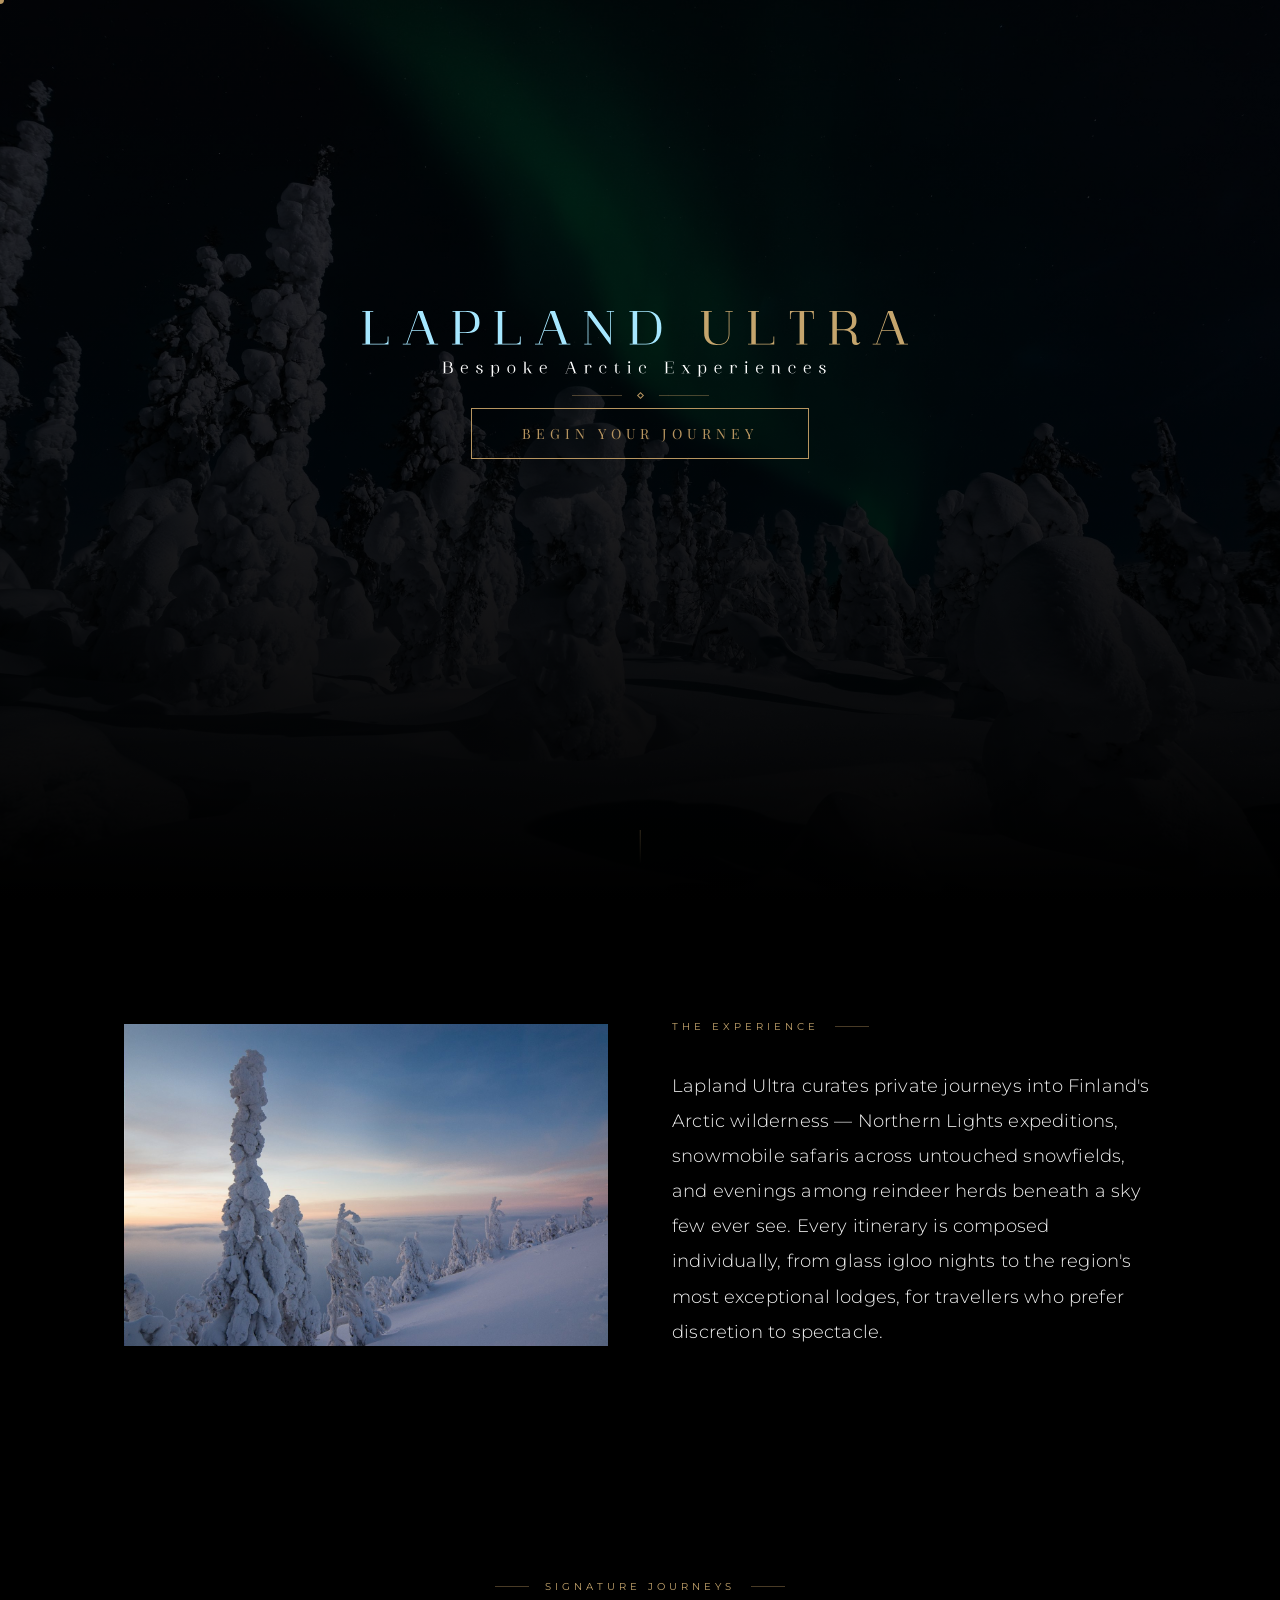
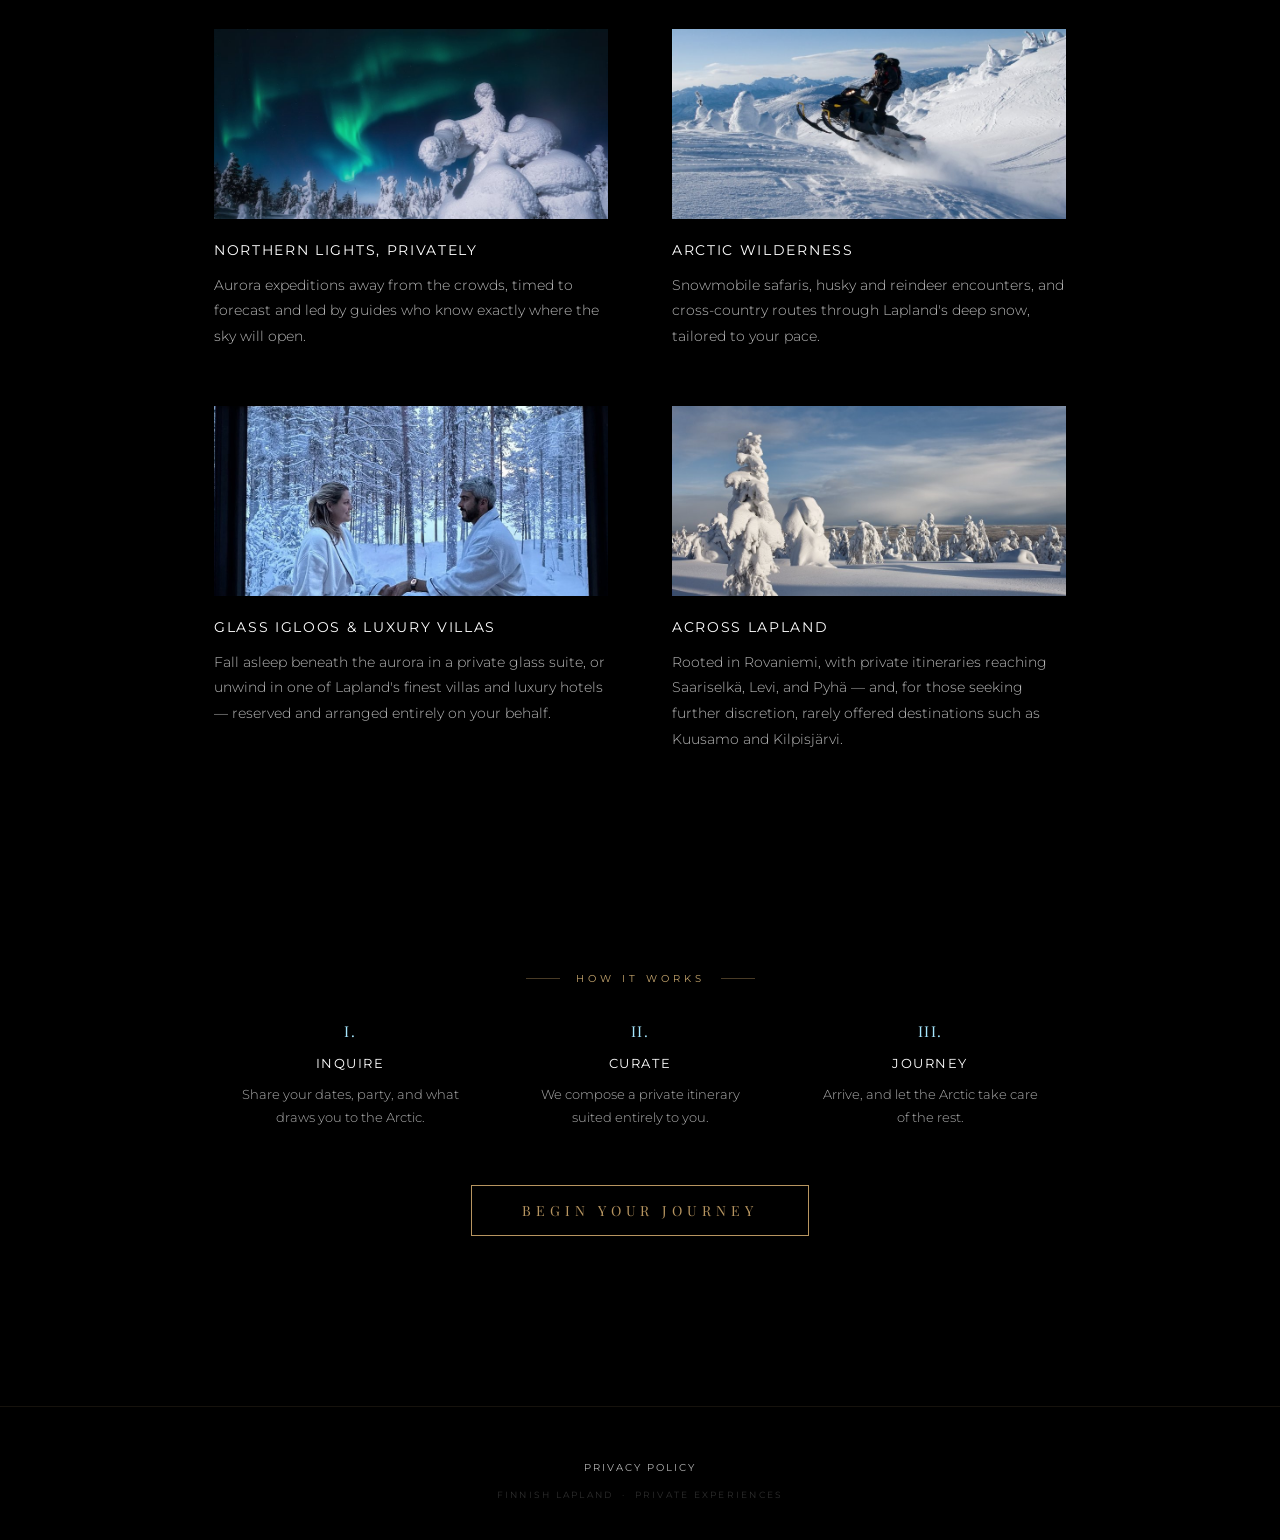
==== index.html @ 17bed3da "Serve images as real files instead of inline base64 index.html embedded every photo/icon as a base64" ====
<!DOCTYPE html>
<html lang="en">
<head>
<meta charset="UTF-8">
     <meta name="google-site-verification" content="1tmxzU8j7q4p__6ZHsZo9YwXgpyjMW_Qtq5lLF8SdOs" />
<!-- Google tag (gtag.js) -->
<script async src="https://www.googletagmanager.com/gtag/js?id=AW-18253017665"></script>
<script>
  window.dataLayer = window.dataLayer || [];
  function gtag(){dataLayer.push(arguments);}
  gtag('js', new Date());

  gtag('config', 'AW-18253017665');
</script>

<meta name="viewport" content="width=device-width, initial-scale=1.0">
<title>Luxury Lapland Holidays · Private Arctic Experiences · Lapland Ultra</title>
<link rel="icon" type="image/png" sizes="32x32" href="favicon-32x32.png">
<link rel="icon" type="image/png" sizes="192x192" href="favicon-192x192.png">
<link rel="apple-touch-icon" sizes="192x192" href="apple-touch-icon.png">



<meta name="description" content="Bespoke luxury Lapland holidays crafted exclusively for you. Private Northern Lights expeditions, snowmobile safaris, reindeer experiences, glass igloos, luxury villas, luxury hotels and complete Arctic winter itineraries.">
<meta property="og:site_name" content="Lapland Ultra">
<meta property="og:title" content="Lapland Ultra · Bespoke Arctic Experiences">
<meta property="og:description" content="Bespoke luxury Lapland holidays crafted exclusively for you. Private Northern Lights expeditions, snowmobile safaris, reindeer experiences, glass igloos, luxury villas, luxury hotels and complete Arctic winter itineraries.">
<meta property="og:type" content="website">
<meta property="og:url" content="https://laplandultra.com">
<script type="application/ld+json">
{
  "@context": "https://schema.org",
  "@type": "Organization",
  "name": "Lapland Ultra",
  "alternateName": "Lapland Ultra - Bespoke Arctic Experiences",
  "url": "https://laplandultra.com"
}
</script>
<script type="application/ld+json">
{
  "@context": "https://schema.org",
  "@type": "WebSite",
  "name": "Lapland Ultra",
  "alternateName": "laplandultra.com",
  "url": "https://laplandultra.com"
}
</script>
<link rel="preconnect" href="https://fonts.googleapis.com">
<link href="https://fonts.googleapis.com/css2?family=Montserrat:ital,wght@0,300;0,400;1,300&family=Playfair+Display:wght@300;400&display=swap" rel="stylesheet">
<style>
* { margin:0; padding:0; box-sizing:border-box; cursor:none !important; }

html, body {
  width:100%;
  background:#000;
}

body {
  position:relative;
}

.hero {
  display:flex;
  align-items:center;
  justify-content:center;
  min-height:100vh;
  position:relative;
  padding:60px 24px;
  background-image:linear-gradient(rgba(0,0,0,0.72), rgba(0,0,0,0.88) 60%, #000 100%), url('hero-bg.jpg');
  background-size:cover;
  background-position:center 30%;
}

canvas#snow {
  position:fixed;
  top:0; left:0;
  width:100%; height:100%;
  pointer-events:none;
  z-index:0;
}

.content {
  position:relative;
  z-index:1;
  display:flex;
  flex-direction:column;
  align-items:center;
  text-align:center;
  gap:10px;
  margin-bottom:80px;
}

.logo {
  width:min(572px, 86vw);
  height:auto;
  display:block;
}


.divider {
  display:flex;
  align-items:center;
  gap:16px;
}

.divider-line { width:50px; height:0.5px; background:rgba(183,149,96,0.4); }
.divider-diamond { width:5px; height:5px; border:0.5px solid #b79560; transform:rotate(45deg); }

.inquire-btn {
  display:inline-block;
  margin-bottom:60px;
  padding:15px 50px;
  border:0.5px solid #b79560;
  color:#b79560;
  background:transparent;
  font-family:"Playfair Display", serif;
  font-size:14px;
  font-weight:300;
  letter-spacing:0.35em;
  text-transform:uppercase;
  text-decoration:none;
  cursor:pointer;
  transition:background 0.4s;
}

.inquire-btn:hover { background:rgba(183,149,96,0.08); }

.scroll-cue {
  position:absolute;
  bottom:36px;
  left:50%;
  transform:translateX(-50%);
  display:flex;
  flex-direction:column;
  align-items:center;
  gap:10px;
  opacity:0.35;
}

.scroll-cue-line { width:0.5px; height:34px; background:linear-gradient(to bottom, rgba(183,149,96,0.8), transparent); }

/* Content sections below the hero */
section.journeys, section.how {
  position:relative;
  z-index:1;
  max-width:900px;
  margin:0 auto;
  padding:110px 24px;
  text-align:center;
}

section.story {
  position:relative;
  z-index:1;
  max-width:1080px;
  margin:0 auto;
  padding:120px 24px;
  display:grid;
  grid-template-columns:1fr 1fr;
  gap:64px;
  align-items:center;
  text-align:left;
}

.story-image {
  width:100%;
  height:auto;
  display:block;
  filter:saturate(0.92);
}

.story-copy .section-label { justify-content:flex-start; }
.story-copy .section-label::before { display:none; }

.section-label {
  font-family:"Montserrat",sans-serif;
  font-size:10px;
  letter-spacing:0.4em;
  text-transform:uppercase;
  color:#c5a56d;
  margin-bottom:36px;
  display:flex;
  align-items:center;
  justify-content:center;
  gap:16px;
}

.section-label::before, .section-label::after {
  content:"";
  width:34px;
  height:0.5px;
  background:rgba(183,149,96,0.4);
}

.story-text {
  font-family:"Montserrat",sans-serif;
  font-weight:300;
  font-size:18px;
  letter-spacing:0.01em;
  line-height:1.95;
  color:rgba(255,255,255,0.94);
  max-width:520px;
  margin:0;
}

.journeys-grid {
  display:grid;
  grid-template-columns:1fr 1fr;
  gap:56px 64px;
  margin-top:20px;
  text-align:left;
}

.journey-item {
  padding-top:0;
  border-top:none;
}

.journey-image {
  width:100%;
  height:190px;
  object-fit:cover;
  display:block;
  margin-bottom:22px;
  filter:saturate(0.92);
}

#glass-igloo-img { object-position:center 62%; }
#villas-img { object-position:center 30%; }

.journey-title {
  font-family:"Montserrat", sans-serif;
  font-weight:400;
  font-style:normal;
  font-size:14px;
  letter-spacing:0.12em;
  text-transform:uppercase;
  color:#ffffff;
  margin-bottom:14px;
}

.journey-desc {
  font-family:"Montserrat",sans-serif;
  font-weight:300;
  font-size:13.5px;
  line-height:1.9;
  color:rgba(255,255,255,0.72);
}

.how-steps {
  display:flex;
  justify-content:center;
  gap:70px;
  margin-top:20px;
  flex-wrap:wrap;
}

.how-step { max-width:220px; }

.how-steps { margin-bottom:56px; }

.how-cta { text-align:center; }

.how-num {
  font-family:"Playfair Display", serif;
  font-weight:300;
  font-size:15px;
  color:#a6e7ff;
  margin-bottom:14px;
  letter-spacing:0.1em;
}

.how-title {
  font-family:"Montserrat", sans-serif;
  font-weight:400;
  font-style:normal;
  font-size:13px;
  letter-spacing:0.12em;
  text-transform:uppercase;
  color:#ffffff;
  margin-bottom:12px;
}

.how-desc {
  font-family:"Montserrat",sans-serif;
  font-weight:300;
  font-size:12.5px;
  line-height:1.85;
  color:rgba(255,255,255,0.68);
}

.site-footer {
  position:relative;
  z-index:1;
  padding:50px 24px 40px;
  text-align:center;
  border-top:0.5px solid rgba(183,149,96,0.12);
}

.footer-links { margin-bottom:14px; }

.footer-link {
  font-family:"Montserrat",sans-serif;
  font-size:10px;
  letter-spacing:0.2em;
  text-transform:uppercase;
  color:rgba(255,255,255,0.7);
  text-decoration:none;
}

.footer-link:hover { color:#b79560; }

.footer-dot { color:rgba(255,255,255,0.15); margin:0 14px; font-size:10px; }

.footer-copy {
  font-family:"Montserrat",sans-serif;
  font-size:9px;
  letter-spacing:0.25em;
  color:rgba(255,255,255,0.18);
  text-transform:uppercase;
}

@media (max-width:640px) {
  .journeys-grid { grid-template-columns:1fr; }
  .how-steps { gap:40px; }
  .story-text { font-size:19px; }
  section.story { grid-template-columns:1fr; text-align:center; }
  .story-copy .section-label { justify-content:center; }
  .story-copy .section-label::before { display:flex; }
  .story-text { margin:0 auto; }
}

.reveal {
  opacity:0;
  transform:translateY(28px);
  transition:opacity 1.1s ease, transform 1.1s ease;
}

.reveal.visible {
  opacity:1;
  transform:translateY(0);
}

/* Modal */
.modal-overlay {
  display:none;
  position:fixed;
  top:0; left:0;
  width:100%; height:100%;
  background:rgba(0,0,0,0.85);
  z-index:100;
  align-items:center;
  justify-content:center;
  padding:20px;
  overflow-y:auto;
}

.modal-overlay.active { display:flex; }

.modal {
  background:#0a0a0a;
  border:0.5px solid rgba(183,149,96,0.3);
  padding:48px 40px;
  width:100%;
  max-width:520px;
  position:relative;
  margin:auto;
}

.modal-close {
  position:absolute;
  top:20px; right:24px;
  color:rgba(183,149,96,0.5);
  font-size:20px;
  cursor:pointer;
  background:none;
  border:none;
  line-height:1;
}

.modal-close:hover { color:#b79560; }

.modal-title {
  font-family:"Montserrat",sans-serif;
  font-weight:300;
  font-size:22px;
  letter-spacing:0.02em;
  color:rgba(255,255,255,0.94);
  margin-bottom:8px;
}

.modal-sub {
  font-size:10px;
  letter-spacing:0.22em;
  text-transform:uppercase;
  color:rgba(183,149,96,0.6);
  margin-bottom:36px;
  font-family:"Montserrat",sans-serif;
}

.form-row { margin-bottom:24px; }

.form-label {
  display:block;
  font-size:9px;
  letter-spacing:0.22em;
  text-transform:uppercase;
  color:rgba(255,255,255,0.9);
  margin-bottom:8px;
  font-family:"Montserrat",sans-serif;
}

.form-input {
  width:100%;
  background:transparent;
  border:none;
  border-bottom:0.5px solid rgba(183,149,96,0.25);
  padding:10px 0;
  color:rgba(255,255,255,0.94);
  font-family:"Montserrat",sans-serif;
  font-size:15px;
  font-weight:300;
  outline:none;
  transition:border-color 0.3s;
}

.form-input:focus { border-bottom-color:#b79560; }
.form-input::placeholder { color:rgba(255,255,255,0.3); font-style:italic; }
.form-select { appearance:none; -webkit-appearance:none; cursor:pointer; }
.form-select option { background:#0a0a0a; color:#f0f0f0; }

.form-submit {
  width:100%;
  margin-top:36px;
  padding:16px;
  border:0.5px solid #b79560;
  color:#b79560;
  background:transparent;
  font-family:"Playfair Display",serif;
  font-size:13px;
  font-weight:300;
  letter-spacing:0.3em;
  text-transform:uppercase;
  cursor:pointer;
  transition:background 0.3s;
}

.form-submit:hover { background:rgba(183,149,96,0.08); }

.success-msg { display:none; text-align:center; padding:20px 0; }
.success-msg p { font-family:"Playfair Display",serif; font-size:18px; font-weight:300; color:rgba(255,255,255,0.7); line-height:1.8; }
.success-msg span { color:#b79560; font-style:italic; }

.cursor {
  position:fixed;
  top:0; left:0;
  width:8px; height:8px;
  background:#b79560;
  border-radius:50%;
  pointer-events:none;
  z-index:9999;
  transform:translate(-50%,-50%);
  transition:transform 0.1s ease, opacity 0.3s;
}

</style>
</head>
<body>

<canvas id="snow"></canvas>

<section class="hero">
<div class="content">
  <img class="logo" src="logo.svg" alt="Lapland Ultra">
  <div class="divider">
    <div class="divider-line"></div>
    <div class="divider-diamond"></div>
    <div class="divider-line"></div>
  </div>
  <a class="inquire-btn" onclick="openModal()">Begin Your Journey</a>
</div>
<div class="scroll-cue"><div class="scroll-cue-line"></div></div>
</section>

<section class="story reveal">
  <img class="story-image" src="story.jpg" alt="Finnish Lapland landscape">
  <div class="story-copy">
    <p class="section-label">The Experience</p>
    <p class="story-text">Lapland Ultra curates private journeys into Finland's Arctic wilderness — Northern Lights expeditions, snowmobile safaris across untouched snowfields, and evenings among reindeer herds beneath a sky few ever see. Every itinerary is composed individually, from glass igloo nights to the region's most exceptional lodges, for travellers who prefer discretion to spectacle.</p>
  </div>
</section>

<section class="journeys reveal">
  <p class="section-label">Signature Journeys</p>
  <div class="journeys-grid">
    <div class="journey-item">
      <img class="journey-image" src="journey-northern-lights.jpg" alt="Northern Lights over Lapland">
      <div class="journey-title">Northern Lights, Privately</div>
      <div class="journey-desc">Aurora expeditions away from the crowds, timed to forecast and led by guides who know exactly where the sky will open.</div>
    </div>
    <div class="journey-item">
      <img class="journey-image" src="journey-wilderness.jpg" alt="Snowmobile safari in Lapland wilderness">
      <div class="journey-title">Arctic Wilderness</div>
      <div class="journey-desc">Snowmobile safaris, husky and reindeer encounters, and cross-country routes through Lapland's deep snow, tailored to your pace.</div>
    </div>
    <div class="journey-item">
      <img class="journey-image" id="glass-igloo-img" src="journey-glass-igloo.jpg" alt="Glass igloo under the Arctic sky">
      <div class="journey-title">Glass Igloos &amp; Luxury Villas</div>
      <div class="journey-desc">Fall asleep beneath the aurora in a private glass suite, or unwind in one of Lapland's finest villas and luxury hotels — reserved and arranged entirely on your behalf.</div>
    </div>
    <div class="journey-item">
      <img class="journey-image" src="journey-destinations.jpg" alt="Lapland destinations across the Arctic">
      <div class="journey-title">Across Lapland</div>
      <div class="journey-desc">Rooted in Rovaniemi, with private itineraries reaching Saariselkä, Levi, and Pyhä — and, for those seeking further discretion, rarely offered destinations such as Kuusamo and Kilpisjärvi.</div>
    </div>
  </div>
</section>

<section class="how reveal">
  <p class="section-label">How It Works</p>
  <div class="how-steps">
    <div class="how-step">
      <div class="how-num">I.</div>
      <div class="how-title">Inquire</div>
      <div class="how-desc">Share your dates, party, and what draws you to the Arctic.</div>
    </div>
    <div class="how-step">
      <div class="how-num">II.</div>
      <div class="how-title">Curate</div>
      <div class="how-desc">We compose a private itinerary suited entirely to you.</div>
    </div>
    <div class="how-step">
      <div class="how-num">III.</div>
      <div class="how-title">Journey</div>
      <div class="how-desc">Arrive, and let the Arctic take care of the rest.</div>
    </div>
  </div>
  <div class="how-cta">
    <a class="inquire-btn" onclick="openModal()">Begin Your Journey</a>
  </div>
</section>

<footer class="site-footer">
  <div class="footer-links">
    <a href="privacy.html" class="footer-link">Privacy Policy</a>
  </div>
  <div class="footer-copy">Finnish Lapland &nbsp;&middot;&nbsp; Private Experiences</div>
</footer>

<div class="modal-overlay" id="modalOverlay" onclick="closeOnOverlay(event)">
  <div class="modal">
    <button class="modal-close" onclick="closeModal()">&#215;</button>
    <div id="formContent">
      <div class="modal-title">Begin your journey</div>
      <div class="modal-sub">Private Arctic Experiences</div>
      <form id="inquiryForm" action="https://formspree.io/f/mlgkqrar" method="POST" onsubmit="submitForm(event)">
        <div class="form-row">
          <label class="form-label">Your Name</label>
          <input type="text" name="Name" class="form-input" placeholder="Your full name" required>
        </div>
        <div class="form-row">
          <label class="form-label">Email Address</label>
          <input type="email" name="Email" class="form-input" placeholder="your@email.com" required>
        </div>
        <div class="form-row">
          <label class="form-label">Desired Travel Dates</label>
          <input type="text" name="Travel Dates" class="form-input" placeholder="e.g. December 2025, flexible">
        </div>
        <div class="form-row">
          <label class="form-label">Number of Guests</label>
          <input type="text" name="Number of Guests" class="form-input" placeholder="Adults / children">
        </div>
        <div class="form-row">
          <label class="form-label">Accommodation Preference</label>
          <select name="Accommodation Preference" class="form-input form-select">
            <option value="" disabled selected>Select preference...</option>
            <option value="No preference">No preference</option>
            <option value="Private villa">Private villa</option>
            <option value="Luxury hotel">Luxury hotel</option>
            <option value="Glass igloo">Glass igloo</option>
            <option value="Surprise me">Surprise me</option>
          </select>
        </div>
        <div class="form-row">
          <label class="form-label">What Draws You To Lapland?</label>
          <input type="text" name="What Draws Them To Lapland" class="form-input" placeholder="Northern lights, wilderness, family adventure...">
        </div>
        <div class="form-row">
          <label class="form-label">Anything Else Worth Mentioning?</label>
          <input type="text" name="Additional Notes" class="form-input" placeholder="Special requests, celebrations, preferences...">
        </div>
        <button type="submit" class="form-submit">Send Inquiry</button>
      </form>
    </div>
    <div class="success-msg" id="successMsg">
      <p>Thank you.<br><span>We will be in touch within 24 hours.</span></p>
    </div>
  </div>
</div>

<script>

const canvas = document.getElementById("snow");
const ctx = canvas.getContext("2d");
let flakes = [];
function resize() { canvas.width = window.innerWidth; canvas.height = window.innerHeight; }
resize();
window.addEventListener("resize", resize);
for (let i = 0; i < 80; i++) {
  flakes.push({ x: Math.random()*window.innerWidth, y: Math.random()*window.innerHeight, r: Math.random()*1.2+0.3, speed: Math.random()*0.4+0.1, drift: Math.random()*0.3-0.15, opacity: Math.random()*0.35+0.08 });
}

function drawSnow() {
  ctx.clearRect(0,0,canvas.width,canvas.height);
  flakes.forEach(f => {
    ctx.beginPath(); ctx.arc(f.x,f.y,f.r,0,Math.PI*2);
    ctx.fillStyle = "rgba(200,220,240,"+f.opacity+")"; ctx.fill();
    f.y += f.speed; f.x += f.drift;
    if (f.y > canvas.height) { f.y = -5; f.x = Math.random()*canvas.width; }
    if (f.x > canvas.width) f.x = 0;
    if (f.x < 0) f.x = canvas.width;
  });
  requestAnimationFrame(drawSnow);
}
drawSnow();
function openModal() { document.getElementById("modalOverlay").classList.add("active"); }
function closeModal() { document.getElementById("modalOverlay").classList.remove("active"); document.getElementById("formContent").style.display="block"; document.getElementById("successMsg").style.display="none"; }
function closeOnOverlay(e) { if (e.target === document.getElementById("modalOverlay")) closeModal(); }
function submitForm(e) {
  e.preventDefault();
  const form = document.getElementById("inquiryForm");
  const data = new FormData(form);
  fetch(form.action, {
    method: "POST",
    body: data,
    headers: { "Accept": "application/json" }
  }).then(() => {
    document.getElementById("formContent").style.display="none";
    document.getElementById("successMsg").style.display="block";
    if (typeof gtag === "function") {
      gtag('event', 'conversion', {'send_to': 'AW-18253017665/CSuNCP32oMMcEMHk2_9D'});
    }
  }).catch(() => {
    document.getElementById("formContent").style.display="none";
    document.getElementById("successMsg").style.display="block";
    if (typeof gtag === "function") {
      gtag('event', 'conversion', {'send_to': 'AW-18253017665/CSuNCP32oMMcEMHk2_9D'});
    }
  });
}

document.addEventListener("DOMContentLoaded", function() {
const cursor = document.getElementById("cursor");

// Hide cursor on touch devices
if ('ontouchstart' in window || navigator.maxTouchPoints > 0) {
  cursor.style.display = "none";
  document.body.style.cursor = "auto";
  return;
}
let mx = 0, my = 0;

document.addEventListener("mousemove", e => {
  mx = e.clientX; my = e.clientY;
  cursor.style.left = mx + "px";
  cursor.style.top = my + "px";
});

document.querySelectorAll("a, button, .inquire-btn").forEach(el => {
  el.addEventListener("mouseenter", () => {
    cursor.style.transform = "translate(-50%,-50%) scale(1.8)";
  });
  el.addEventListener("mouseleave", () => {
    cursor.style.transform = "translate(-50%,-50%) scale(1)";
  });
});
}); // DOMContentLoaded

const revealEls = document.querySelectorAll(".reveal");
const revealObserver = new IntersectionObserver((entries) => {
  entries.forEach(entry => {
    if (entry.isIntersecting) {
      entry.target.classList.add("visible");
      revealObserver.unobserve(entry.target);
    }
  });
}, { threshold: 0.15 });
revealEls.forEach(el => revealObserver.observe(el));
</script>

<div class="cursor" id="cursor"></div>
</body>
</html>
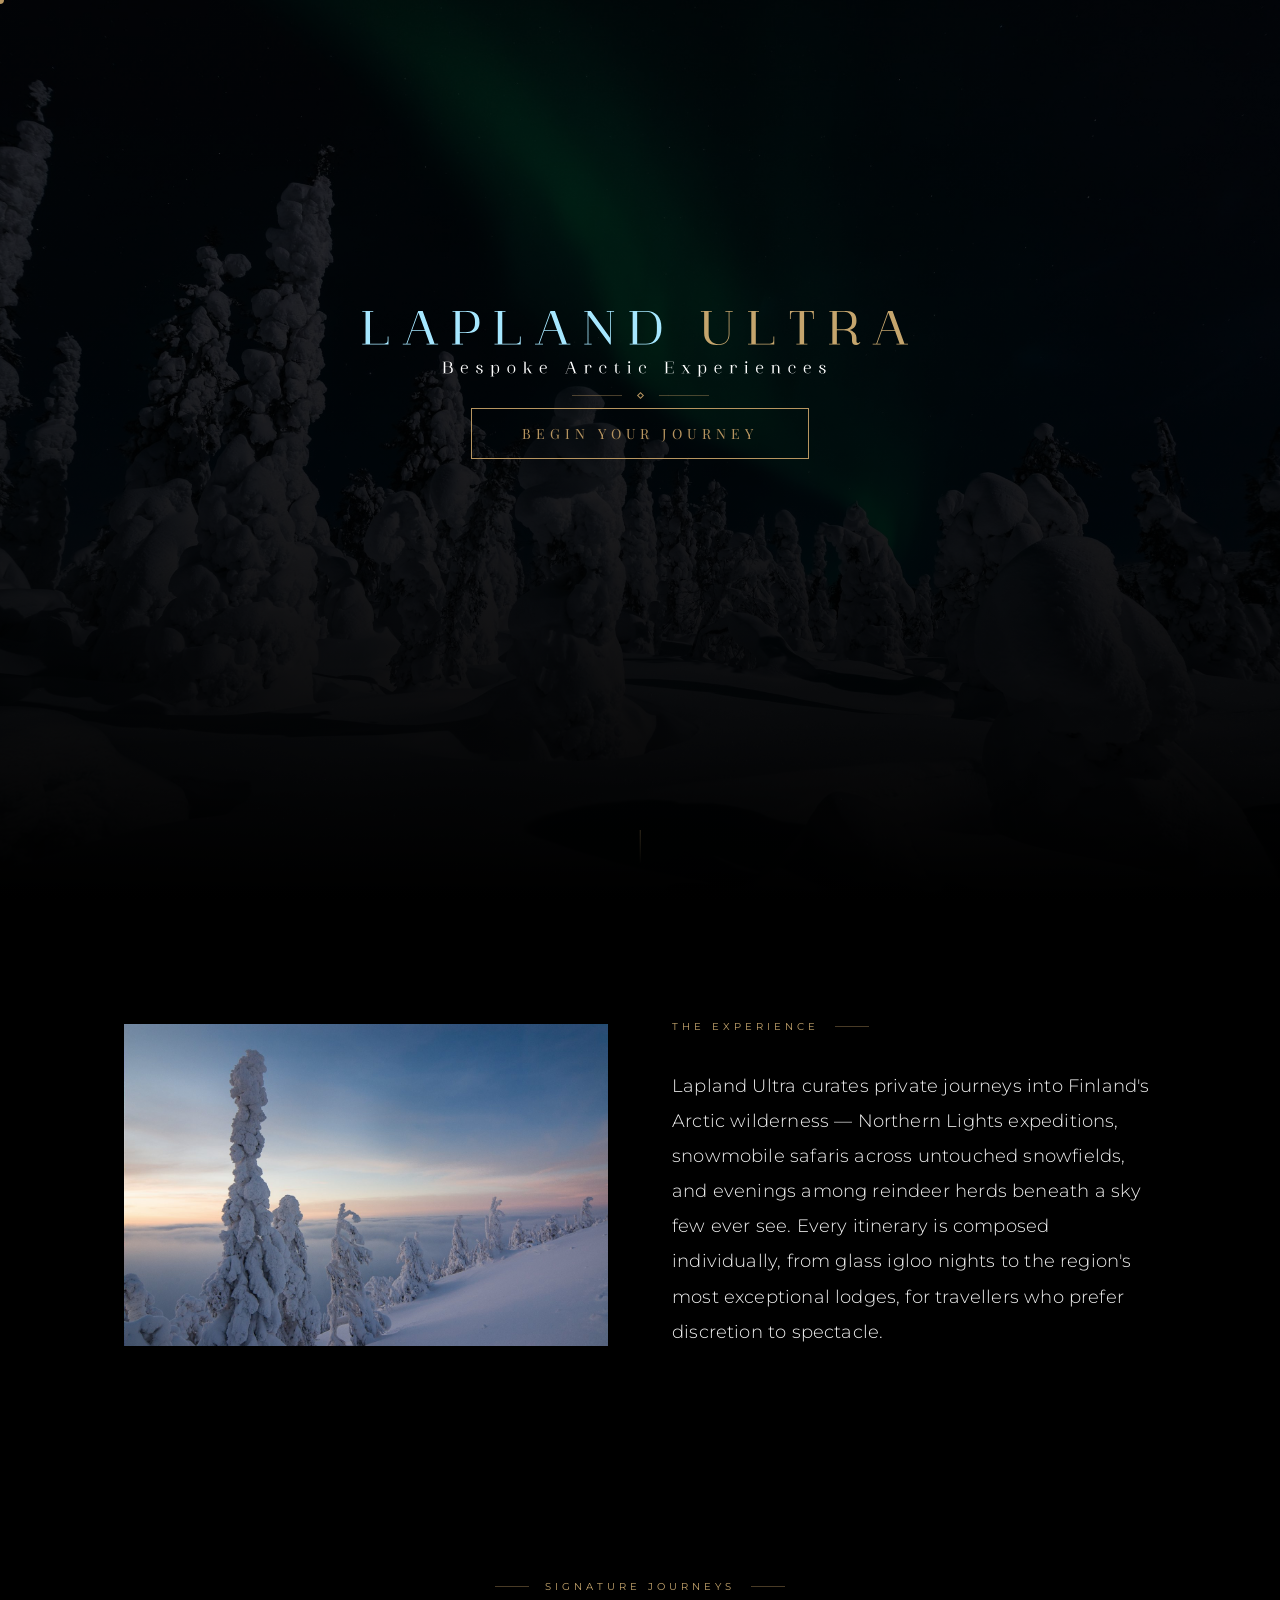
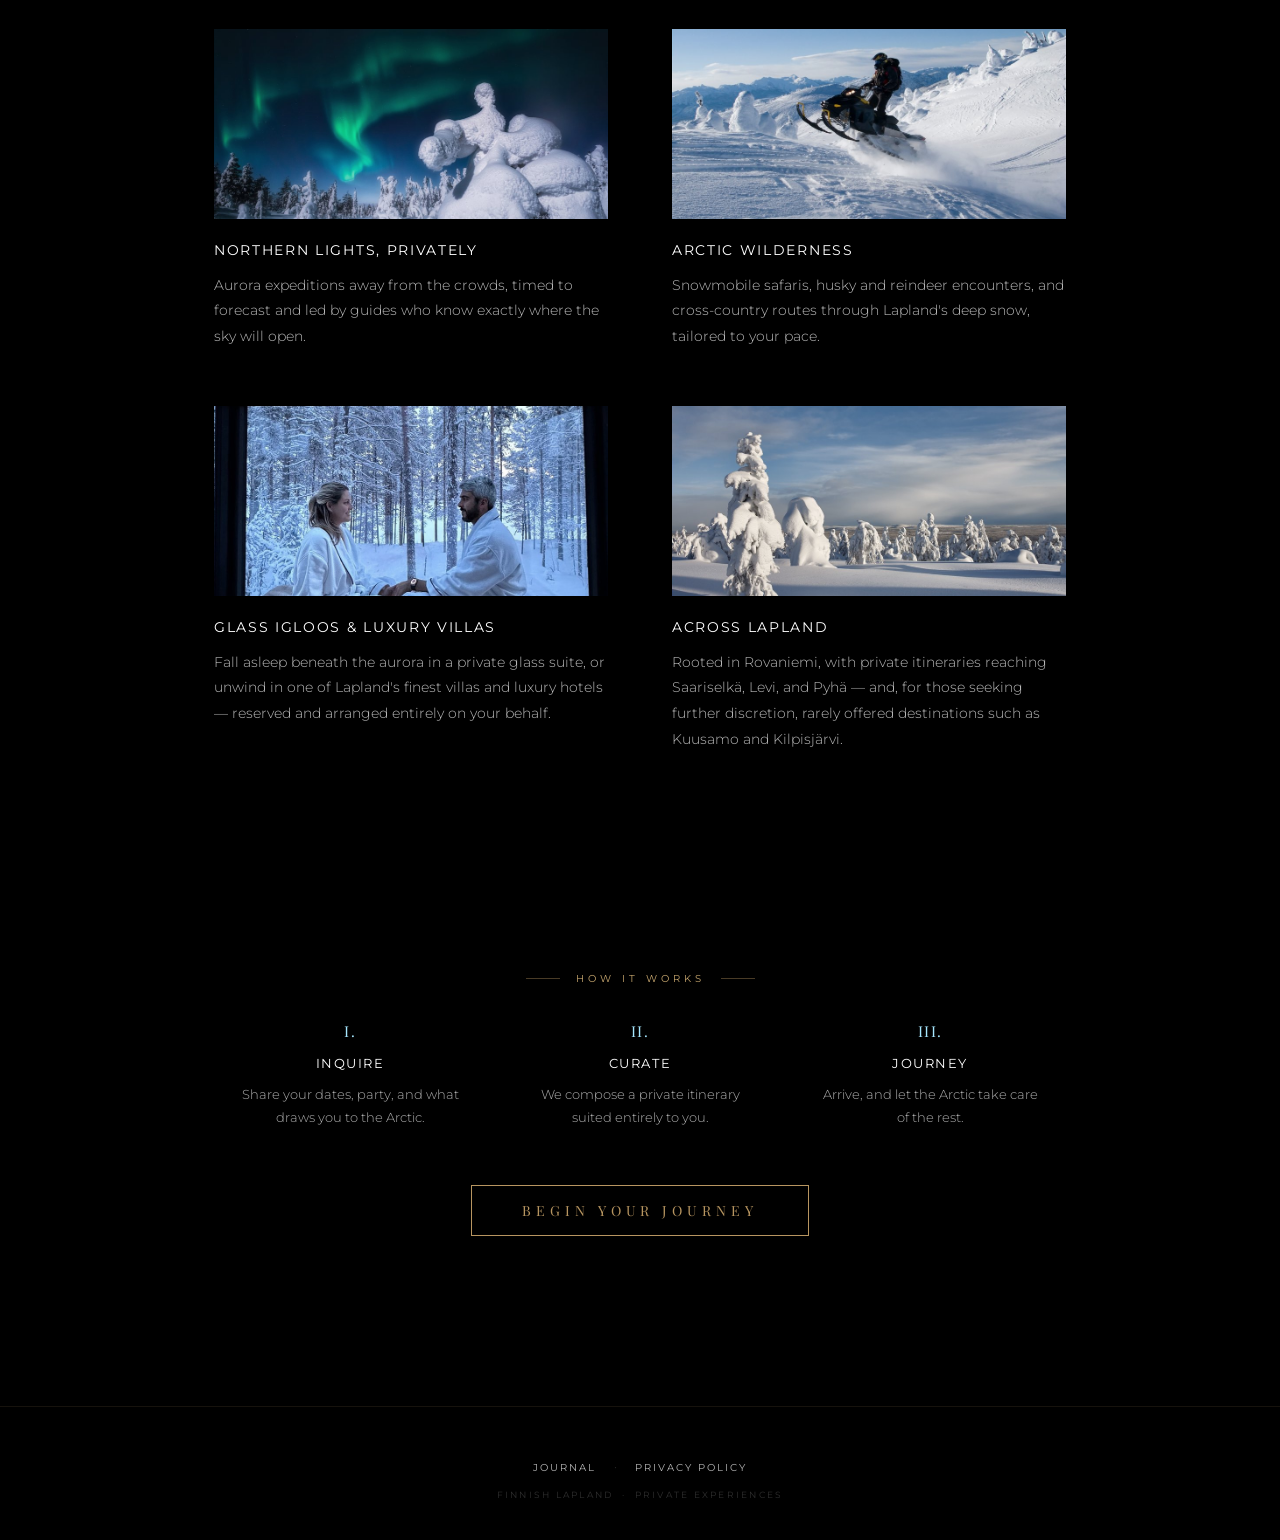
==== commit 7ccacdd5: "Add Journal section with first post on private Northern Lights tours Scaffolds a /journal/ section m" ====
--- a/index.html
+++ b/index.html
@@ -542,6 +542,8 @@
 
 <footer class="site-footer">
   <div class="footer-links">
+    <a href="journal/" class="footer-link">Journal</a>
+    <span class="footer-dot">&middot;</span>
     <a href="privacy.html" class="footer-link">Privacy Policy</a>
   </div>
   <div class="footer-copy">Finnish Lapland &nbsp;&middot;&nbsp; Private Experiences</div>
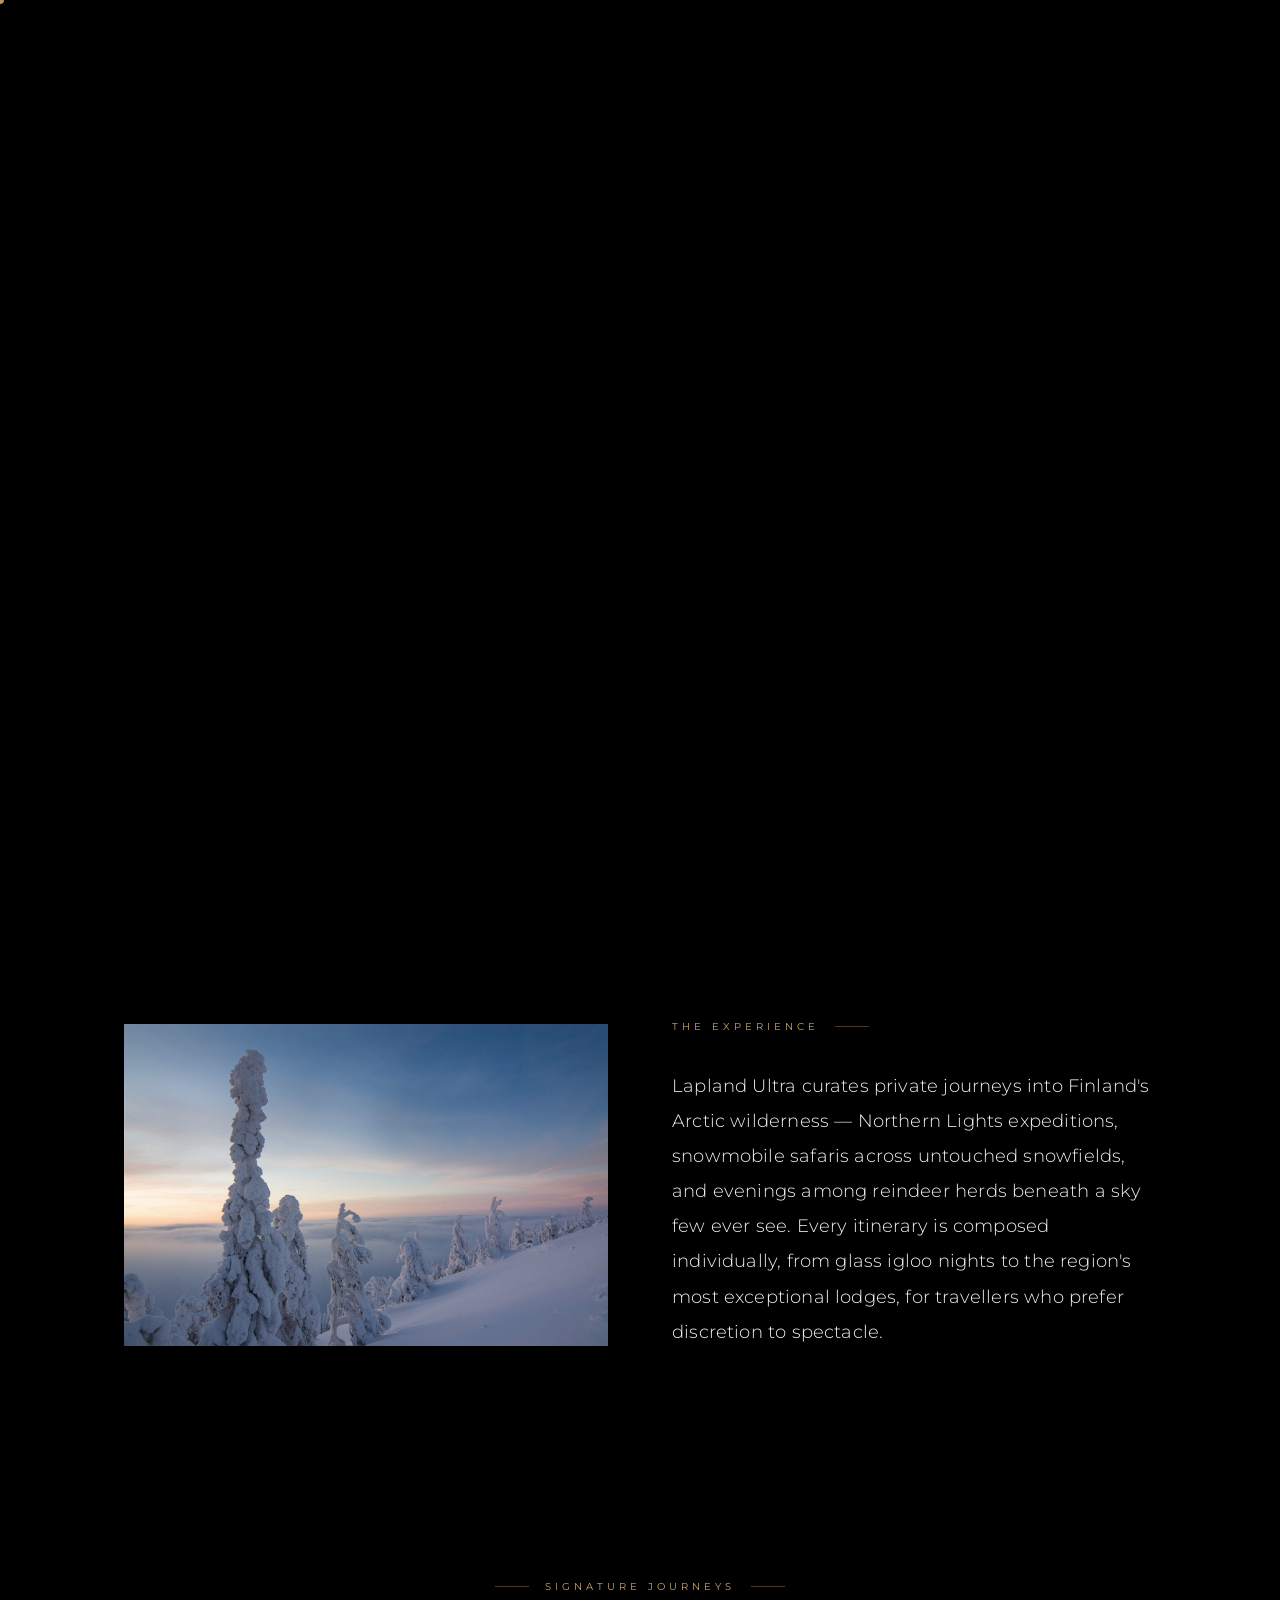
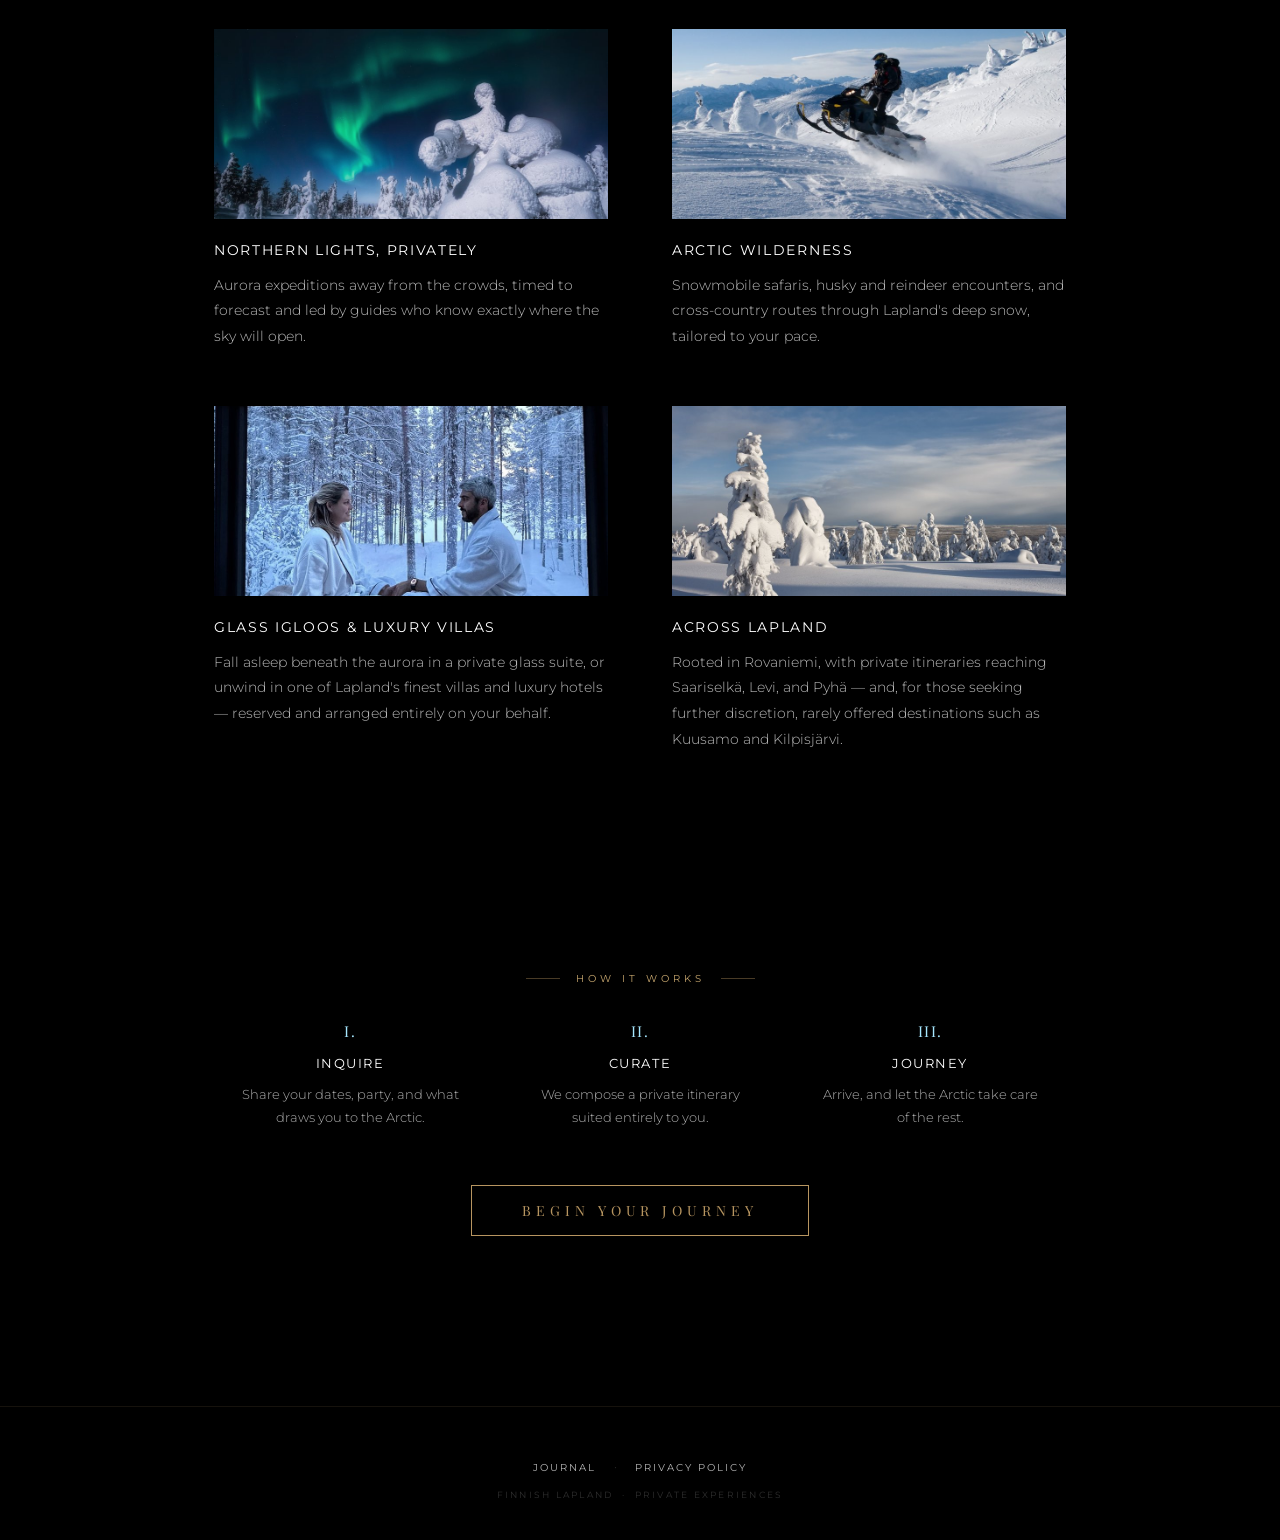
==== commit 8c134b51: "Replace intro splash with looping hero background video and eye-opening reveal" ====
--- a/index.html
+++ b/index.html
@@ -1,695 +1,752 @@
-<!DOCTYPE html>
-<html lang="en">
-<head>
-<meta charset="UTF-8">
-     <meta name="google-site-verification" content="1tmxzU8j7q4p__6ZHsZo9YwXgpyjMW_Qtq5lLF8SdOs" />
-<!-- Google tag (gtag.js) -->
-<script async src="https://www.googletagmanager.com/gtag/js?id=AW-18253017665"></script>
-<script>
-  window.dataLayer = window.dataLayer || [];
-  function gtag(){dataLayer.push(arguments);}
-  gtag('js', new Date());
-
-  gtag('config', 'AW-18253017665');
-</script>
-
-<meta name="viewport" content="width=device-width, initial-scale=1.0">
-<title>Luxury Lapland Holidays · Private Arctic Experiences · Lapland Ultra</title>
-<link rel="icon" type="image/png" sizes="32x32" href="favicon-32x32.png">
-<link rel="icon" type="image/png" sizes="192x192" href="favicon-192x192.png">
-<link rel="apple-touch-icon" sizes="192x192" href="apple-touch-icon.png">
-
-
-
-<meta name="description" content="Bespoke luxury Lapland holidays crafted exclusively for you. Private Northern Lights expeditions, snowmobile safaris, reindeer experiences, glass igloos, luxury villas, luxury hotels and complete Arctic winter itineraries.">
-<meta property="og:site_name" content="Lapland Ultra">
-<meta property="og:title" content="Lapland Ultra · Bespoke Arctic Experiences">
-<meta property="og:description" content="Bespoke luxury Lapland holidays crafted exclusively for you. Private Northern Lights expeditions, snowmobile safaris, reindeer experiences, glass igloos, luxury villas, luxury hotels and complete Arctic winter itineraries.">
-<meta property="og:type" content="website">
-<meta property="og:url" content="https://laplandultra.com">
-<script type="application/ld+json">
-{
-  "@context": "https://schema.org",
-  "@type": "Organization",
-  "name": "Lapland Ultra",
-  "alternateName": "Lapland Ultra - Bespoke Arctic Experiences",
-  "url": "https://laplandultra.com"
-}
-</script>
-<script type="application/ld+json">
-{
-  "@context": "https://schema.org",
-  "@type": "WebSite",
-  "name": "Lapland Ultra",
-  "alternateName": "laplandultra.com",
-  "url": "https://laplandultra.com"
-}
-</script>
-<link rel="preconnect" href="https://fonts.googleapis.com">
-<link href="https://fonts.googleapis.com/css2?family=Montserrat:ital,wght@0,300;0,400;1,300&family=Playfair+Display:wght@300;400&display=swap" rel="stylesheet">
-<style>
-* { margin:0; padding:0; box-sizing:border-box; cursor:none !important; }
-
-html, body {
-  width:100%;
-  background:#000;
-}
-
-body {
-  position:relative;
-}
-
-.hero {
-  display:flex;
-  align-items:center;
-  justify-content:center;
-  min-height:100vh;
-  position:relative;
-  padding:60px 24px;
-  background-image:linear-gradient(rgba(0,0,0,0.72), rgba(0,0,0,0.88) 60%, #000 100%), url('hero-bg.jpg');
-  background-size:cover;
-  background-position:center 30%;
-}
-
-canvas#snow {
-  position:fixed;
-  top:0; left:0;
-  width:100%; height:100%;
-  pointer-events:none;
-  z-index:0;
-}
-
-.content {
-  position:relative;
-  z-index:1;
-  display:flex;
-  flex-direction:column;
-  align-items:center;
-  text-align:center;
-  gap:10px;
-  margin-bottom:80px;
-}
-
-.logo {
-  width:min(572px, 86vw);
-  height:auto;
-  display:block;
-}
-
-
-.divider {
-  display:flex;
-  align-items:center;
-  gap:16px;
-}
-
-.divider-line { width:50px; height:0.5px; background:rgba(183,149,96,0.4); }
-.divider-diamond { width:5px; height:5px; border:0.5px solid #b79560; transform:rotate(45deg); }
-
-.inquire-btn {
-  display:inline-block;
-  margin-bottom:60px;
-  padding:15px 50px;
-  border:0.5px solid #b79560;
-  color:#b79560;
-  background:transparent;
-  font-family:"Playfair Display", serif;
-  font-size:14px;
-  font-weight:300;
-  letter-spacing:0.35em;
-  text-transform:uppercase;
-  text-decoration:none;
-  cursor:pointer;
-  transition:background 0.4s;
-}
-
-.inquire-btn:hover { background:rgba(183,149,96,0.08); }
-
-.scroll-cue {
-  position:absolute;
-  bottom:36px;
-  left:50%;
-  transform:translateX(-50%);
-  display:flex;
-  flex-direction:column;
-  align-items:center;
-  gap:10px;
-  opacity:0.35;
-}
-
-.scroll-cue-line { width:0.5px; height:34px; background:linear-gradient(to bottom, rgba(183,149,96,0.8), transparent); }
-
-/* Content sections below the hero */
-section.journeys, section.how {
-  position:relative;
-  z-index:1;
-  max-width:900px;
-  margin:0 auto;
-  padding:110px 24px;
-  text-align:center;
-}
-
-section.story {
-  position:relative;
-  z-index:1;
-  max-width:1080px;
-  margin:0 auto;
-  padding:120px 24px;
-  display:grid;
-  grid-template-columns:1fr 1fr;
-  gap:64px;
-  align-items:center;
-  text-align:left;
-}
-
-.story-image {
-  width:100%;
-  height:auto;
-  display:block;
-  filter:saturate(0.92);
-}
-
-.story-copy .section-label { justify-content:flex-start; }
-.story-copy .section-label::before { display:none; }
-
-.section-label {
-  font-family:"Montserrat",sans-serif;
-  font-size:10px;
-  letter-spacing:0.4em;
-  text-transform:uppercase;
-  color:#c5a56d;
-  margin-bottom:36px;
-  display:flex;
-  align-items:center;
-  justify-content:center;
-  gap:16px;
-}
-
-.section-label::before, .section-label::after {
-  content:"";
-  width:34px;
-  height:0.5px;
-  background:rgba(183,149,96,0.4);
-}
-
-.story-text {
-  font-family:"Montserrat",sans-serif;
-  font-weight:300;
-  font-size:18px;
-  letter-spacing:0.01em;
-  line-height:1.95;
-  color:rgba(255,255,255,0.94);
-  max-width:520px;
-  margin:0;
-}
-
-.journeys-grid {
-  display:grid;
-  grid-template-columns:1fr 1fr;
-  gap:56px 64px;
-  margin-top:20px;
-  text-align:left;
-}
-
-.journey-item {
-  padding-top:0;
-  border-top:none;
-}
-
-.journey-image {
-  width:100%;
-  height:190px;
-  object-fit:cover;
-  display:block;
-  margin-bottom:22px;
-  filter:saturate(0.92);
-}
-
-#glass-igloo-img { object-position:center 62%; }
-#villas-img { object-position:center 30%; }
-
-.journey-title {
-  font-family:"Montserrat", sans-serif;
-  font-weight:400;
-  font-style:normal;
-  font-size:14px;
-  letter-spacing:0.12em;
-  text-transform:uppercase;
-  color:#ffffff;
-  margin-bottom:14px;
-}
-
-.journey-desc {
-  font-family:"Montserrat",sans-serif;
-  font-weight:300;
-  font-size:13.5px;
-  line-height:1.9;
-  color:rgba(255,255,255,0.72);
-}
-
-.how-steps {
-  display:flex;
-  justify-content:center;
-  gap:70px;
-  margin-top:20px;
-  flex-wrap:wrap;
-}
-
-.how-step { max-width:220px; }
-
-.how-steps { margin-bottom:56px; }
-
-.how-cta { text-align:center; }
-
-.how-num {
-  font-family:"Playfair Display", serif;
-  font-weight:300;
-  font-size:15px;
-  color:#a6e7ff;
-  margin-bottom:14px;
-  letter-spacing:0.1em;
-}
-
-.how-title {
-  font-family:"Montserrat", sans-serif;
-  font-weight:400;
-  font-style:normal;
-  font-size:13px;
-  letter-spacing:0.12em;
-  text-transform:uppercase;
-  color:#ffffff;
-  margin-bottom:12px;
-}
-
-.how-desc {
-  font-family:"Montserrat",sans-serif;
-  font-weight:300;
-  font-size:12.5px;
-  line-height:1.85;
-  color:rgba(255,255,255,0.68);
-}
-
-.site-footer {
-  position:relative;
-  z-index:1;
-  padding:50px 24px 40px;
-  text-align:center;
-  border-top:0.5px solid rgba(183,149,96,0.12);
-}
-
-.footer-links { margin-bottom:14px; }
-
-.footer-link {
-  font-family:"Montserrat",sans-serif;
-  font-size:10px;
-  letter-spacing:0.2em;
-  text-transform:uppercase;
-  color:rgba(255,255,255,0.7);
-  text-decoration:none;
-}
-
-.footer-link:hover { color:#b79560; }
-
-.footer-dot { color:rgba(255,255,255,0.15); margin:0 14px; font-size:10px; }
-
-.footer-copy {
-  font-family:"Montserrat",sans-serif;
-  font-size:9px;
-  letter-spacing:0.25em;
-  color:rgba(255,255,255,0.18);
-  text-transform:uppercase;
-}
-
-@media (max-width:640px) {
-  .journeys-grid { grid-template-columns:1fr; }
-  .how-steps { gap:40px; }
-  .story-text { font-size:19px; }
-  section.story { grid-template-columns:1fr; text-align:center; }
-  .story-copy .section-label { justify-content:center; }
-  .story-copy .section-label::before { display:flex; }
-  .story-text { margin:0 auto; }
-}
-
-.reveal {
-  opacity:0;
-  transform:translateY(28px);
-  transition:opacity 1.1s ease, transform 1.1s ease;
-}
-
-.reveal.visible {
-  opacity:1;
-  transform:translateY(0);
-}
-
-/* Modal */
-.modal-overlay {
-  display:none;
-  position:fixed;
-  top:0; left:0;
-  width:100%; height:100%;
-  background:rgba(0,0,0,0.85);
-  z-index:100;
-  align-items:center;
-  justify-content:center;
-  padding:20px;
-  overflow-y:auto;
-}
-
-.modal-overlay.active { display:flex; }
-
-.modal {
-  background:#0a0a0a;
-  border:0.5px solid rgba(183,149,96,0.3);
-  padding:48px 40px;
-  width:100%;
-  max-width:520px;
-  position:relative;
-  margin:auto;
-}
-
-.modal-close {
-  position:absolute;
-  top:20px; right:24px;
-  color:rgba(183,149,96,0.5);
-  font-size:20px;
-  cursor:pointer;
-  background:none;
-  border:none;
-  line-height:1;
-}
-
-.modal-close:hover { color:#b79560; }
-
-.modal-title {
-  font-family:"Montserrat",sans-serif;
-  font-weight:300;
-  font-size:22px;
-  letter-spacing:0.02em;
-  color:rgba(255,255,255,0.94);
-  margin-bottom:8px;
-}
-
-.modal-sub {
-  font-size:10px;
-  letter-spacing:0.22em;
-  text-transform:uppercase;
-  color:rgba(183,149,96,0.6);
-  margin-bottom:36px;
-  font-family:"Montserrat",sans-serif;
-}
-
-.form-row { margin-bottom:24px; }
-
-.form-label {
-  display:block;
-  font-size:9px;
-  letter-spacing:0.22em;
-  text-transform:uppercase;
-  color:rgba(255,255,255,0.9);
-  margin-bottom:8px;
-  font-family:"Montserrat",sans-serif;
-}
-
-.form-input {
-  width:100%;
-  background:transparent;
-  border:none;
-  border-bottom:0.5px solid rgba(183,149,96,0.25);
-  padding:10px 0;
-  color:rgba(255,255,255,0.94);
-  font-family:"Montserrat",sans-serif;
-  font-size:15px;
-  font-weight:300;
-  outline:none;
-  transition:border-color 0.3s;
-}
-
-.form-input:focus { border-bottom-color:#b79560; }
-.form-input::placeholder { color:rgba(255,255,255,0.3); font-style:italic; }
-.form-select { appearance:none; -webkit-appearance:none; cursor:pointer; }
-.form-select option { background:#0a0a0a; color:#f0f0f0; }
-
-.form-submit {
-  width:100%;
-  margin-top:36px;
-  padding:16px;
-  border:0.5px solid #b79560;
-  color:#b79560;
-  background:transparent;
-  font-family:"Playfair Display",serif;
-  font-size:13px;
-  font-weight:300;
-  letter-spacing:0.3em;
-  text-transform:uppercase;
-  cursor:pointer;
-  transition:background 0.3s;
-}
-
-.form-submit:hover { background:rgba(183,149,96,0.08); }
-
-.success-msg { display:none; text-align:center; padding:20px 0; }
-.success-msg p { font-family:"Playfair Display",serif; font-size:18px; font-weight:300; color:rgba(255,255,255,0.7); line-height:1.8; }
-.success-msg span { color:#b79560; font-style:italic; }
-
-.cursor {
-  position:fixed;
-  top:0; left:0;
-  width:8px; height:8px;
-  background:#b79560;
-  border-radius:50%;
-  pointer-events:none;
-  z-index:9999;
-  transform:translate(-50%,-50%);
-  transition:transform 0.1s ease, opacity 0.3s;
-}
-
-</style>
-</head>
-<body>
-
-<canvas id="snow"></canvas>
-
-<section class="hero">
-<div class="content">
-  <img class="logo" src="logo.svg" alt="Lapland Ultra">
-  <div class="divider">
-    <div class="divider-line"></div>
-    <div class="divider-diamond"></div>
-    <div class="divider-line"></div>
-  </div>
-  <a class="inquire-btn" onclick="openModal()">Begin Your Journey</a>
-</div>
-<div class="scroll-cue"><div class="scroll-cue-line"></div></div>
-</section>
-
-<section class="story reveal">
-  <img class="story-image" src="story.jpg" alt="Finnish Lapland landscape">
-  <div class="story-copy">
-    <p class="section-label">The Experience</p>
-    <p class="story-text">Lapland Ultra curates private journeys into Finland's Arctic wilderness — Northern Lights expeditions, snowmobile safaris across untouched snowfields, and evenings among reindeer herds beneath a sky few ever see. Every itinerary is composed individually, from glass igloo nights to the region's most exceptional lodges, for travellers who prefer discretion to spectacle.</p>
-  </div>
-</section>
-
-<section class="journeys reveal">
-  <p class="section-label">Signature Journeys</p>
-  <div class="journeys-grid">
-    <div class="journey-item">
-      <img class="journey-image" src="journey-northern-lights.jpg" alt="Northern Lights over Lapland">
-      <div class="journey-title">Northern Lights, Privately</div>
-      <div class="journey-desc">Aurora expeditions away from the crowds, timed to forecast and led by guides who know exactly where the sky will open.</div>
-    </div>
-    <div class="journey-item">
-      <img class="journey-image" src="journey-wilderness.jpg" alt="Snowmobile safari in Lapland wilderness">
-      <div class="journey-title">Arctic Wilderness</div>
-      <div class="journey-desc">Snowmobile safaris, husky and reindeer encounters, and cross-country routes through Lapland's deep snow, tailored to your pace.</div>
-    </div>
-    <div class="journey-item">
-      <img class="journey-image" id="glass-igloo-img" src="journey-glass-igloo.jpg" alt="Glass igloo under the Arctic sky">
-      <div class="journey-title">Glass Igloos &amp; Luxury Villas</div>
-      <div class="journey-desc">Fall asleep beneath the aurora in a private glass suite, or unwind in one of Lapland's finest villas and luxury hotels — reserved and arranged entirely on your behalf.</div>
-    </div>
-    <div class="journey-item">
-      <img class="journey-image" src="journey-destinations.jpg" alt="Lapland destinations across the Arctic">
-      <div class="journey-title">Across Lapland</div>
-      <div class="journey-desc">Rooted in Rovaniemi, with private itineraries reaching Saariselkä, Levi, and Pyhä — and, for those seeking further discretion, rarely offered destinations such as Kuusamo and Kilpisjärvi.</div>
-    </div>
-  </div>
-</section>
-
-<section class="how reveal">
-  <p class="section-label">How It Works</p>
-  <div class="how-steps">
-    <div class="how-step">
-      <div class="how-num">I.</div>
-      <div class="how-title">Inquire</div>
-      <div class="how-desc">Share your dates, party, and what draws you to the Arctic.</div>
-    </div>
-    <div class="how-step">
-      <div class="how-num">II.</div>
-      <div class="how-title">Curate</div>
-      <div class="how-desc">We compose a private itinerary suited entirely to you.</div>
-    </div>
-    <div class="how-step">
-      <div class="how-num">III.</div>
-      <div class="how-title">Journey</div>
-      <div class="how-desc">Arrive, and let the Arctic take care of the rest.</div>
-    </div>
-  </div>
-  <div class="how-cta">
-    <a class="inquire-btn" onclick="openModal()">Begin Your Journey</a>
-  </div>
-</section>
-
-<footer class="site-footer">
-  <div class="footer-links">
-    <a href="journal/" class="footer-link">Journal</a>
-    <span class="footer-dot">&middot;</span>
-    <a href="privacy.html" class="footer-link">Privacy Policy</a>
-  </div>
-  <div class="footer-copy">Finnish Lapland &nbsp;&middot;&nbsp; Private Experiences</div>
-</footer>
-
-<div class="modal-overlay" id="modalOverlay" onclick="closeOnOverlay(event)">
-  <div class="modal">
-    <button class="modal-close" onclick="closeModal()">&#215;</button>
-    <div id="formContent">
-      <div class="modal-title">Begin your journey</div>
-      <div class="modal-sub">Private Arctic Experiences</div>
-      <form id="inquiryForm" action="https://formspree.io/f/mlgkqrar" method="POST" onsubmit="submitForm(event)">
-        <div class="form-row">
-          <label class="form-label">Your Name</label>
-          <input type="text" name="Name" class="form-input" placeholder="Your full name" required>
-        </div>
-        <div class="form-row">
-          <label class="form-label">Email Address</label>
-          <input type="email" name="Email" class="form-input" placeholder="your@email.com" required>
-        </div>
-        <div class="form-row">
-          <label class="form-label">Desired Travel Dates</label>
-          <input type="text" name="Travel Dates" class="form-input" placeholder="e.g. December 2025, flexible">
-        </div>
-        <div class="form-row">
-          <label class="form-label">Number of Guests</label>
-          <input type="text" name="Number of Guests" class="form-input" placeholder="Adults / children">
-        </div>
-        <div class="form-row">
-          <label class="form-label">Accommodation Preference</label>
-          <select name="Accommodation Preference" class="form-input form-select">
-            <option value="" disabled selected>Select preference...</option>
-            <option value="No preference">No preference</option>
-            <option value="Private villa">Private villa</option>
-            <option value="Luxury hotel">Luxury hotel</option>
-            <option value="Glass igloo">Glass igloo</option>
-            <option value="Surprise me">Surprise me</option>
-          </select>
-        </div>
-        <div class="form-row">
-          <label class="form-label">What Draws You To Lapland?</label>
-          <input type="text" name="What Draws Them To Lapland" class="form-input" placeholder="Northern lights, wilderness, family adventure...">
-        </div>
-        <div class="form-row">
-          <label class="form-label">Anything Else Worth Mentioning?</label>
-          <input type="text" name="Additional Notes" class="form-input" placeholder="Special requests, celebrations, preferences...">
-        </div>
-        <button type="submit" class="form-submit">Send Inquiry</button>
-      </form>
-    </div>
-    <div class="success-msg" id="successMsg">
-      <p>Thank you.<br><span>We will be in touch within 24 hours.</span></p>
-    </div>
-  </div>
-</div>
-
-<script>
-
-const canvas = document.getElementById("snow");
-const ctx = canvas.getContext("2d");
-let flakes = [];
-function resize() { canvas.width = window.innerWidth; canvas.height = window.innerHeight; }
-resize();
-window.addEventListener("resize", resize);
-for (let i = 0; i < 80; i++) {
-  flakes.push({ x: Math.random()*window.innerWidth, y: Math.random()*window.innerHeight, r: Math.random()*1.2+0.3, speed: Math.random()*0.4+0.1, drift: Math.random()*0.3-0.15, opacity: Math.random()*0.35+0.08 });
-}
-
-function drawSnow() {
-  ctx.clearRect(0,0,canvas.width,canvas.height);
-  flakes.forEach(f => {
-    ctx.beginPath(); ctx.arc(f.x,f.y,f.r,0,Math.PI*2);
-    ctx.fillStyle = "rgba(200,220,240,"+f.opacity+")"; ctx.fill();
-    f.y += f.speed; f.x += f.drift;
-    if (f.y > canvas.height) { f.y = -5; f.x = Math.random()*canvas.width; }
-    if (f.x > canvas.width) f.x = 0;
-    if (f.x < 0) f.x = canvas.width;
-  });
-  requestAnimationFrame(drawSnow);
-}
-drawSnow();
-function openModal() { document.getElementById("modalOverlay").classList.add("active"); }
-function closeModal() { document.getElementById("modalOverlay").classList.remove("active"); document.getElementById("formContent").style.display="block"; document.getElementById("successMsg").style.display="none"; }
-function closeOnOverlay(e) { if (e.target === document.getElementById("modalOverlay")) closeModal(); }
-function submitForm(e) {
-  e.preventDefault();
-  const form = document.getElementById("inquiryForm");
-  const data = new FormData(form);
-  fetch(form.action, {
-    method: "POST",
-    body: data,
-    headers: { "Accept": "application/json" }
-  }).then(() => {
-    document.getElementById("formContent").style.display="none";
-    document.getElementById("successMsg").style.display="block";
-    if (typeof gtag === "function") {
-      gtag('event', 'conversion', {'send_to': 'AW-18253017665/CSuNCP32oMMcEMHk2_9D'});
-    }
-  }).catch(() => {
-    document.getElementById("formContent").style.display="none";
-    document.getElementById("successMsg").style.display="block";
-    if (typeof gtag === "function") {
-      gtag('event', 'conversion', {'send_to': 'AW-18253017665/CSuNCP32oMMcEMHk2_9D'});
-    }
-  });
-}
-
-document.addEventListener("DOMContentLoaded", function() {
-const cursor = document.getElementById("cursor");
-
-// Hide cursor on touch devices
-if ('ontouchstart' in window || navigator.maxTouchPoints > 0) {
-  cursor.style.display = "none";
-  document.body.style.cursor = "auto";
-  return;
-}
-let mx = 0, my = 0;
-
-document.addEventListener("mousemove", e => {
-  mx = e.clientX; my = e.clientY;
-  cursor.style.left = mx + "px";
-  cursor.style.top = my + "px";
-});
-
-document.querySelectorAll("a, button, .inquire-btn").forEach(el => {
-  el.addEventListener("mouseenter", () => {
-    cursor.style.transform = "translate(-50%,-50%) scale(1.8)";
-  });
-  el.addEventListener("mouseleave", () => {
-    cursor.style.transform = "translate(-50%,-50%) scale(1)";
-  });
-});
-}); // DOMContentLoaded
-
-const revealEls = document.querySelectorAll(".reveal");
-const revealObserver = new IntersectionObserver((entries) => {
-  entries.forEach(entry => {
-    if (entry.isIntersecting) {
-      entry.target.classList.add("visible");
-      revealObserver.unobserve(entry.target);
-    }
-  });
-}, { threshold: 0.15 });
-revealEls.forEach(el => revealObserver.observe(el));
-</script>
-
-<div class="cursor" id="cursor"></div>
-</body>
-</html>
+<!DOCTYPE html>
+<html lang="en">
+<head>
+<meta charset="UTF-8">
+     <meta name="google-site-verification" content="1tmxzU8j7q4p__6ZHsZo9YwXgpyjMW_Qtq5lLF8SdOs" />
+<!-- Google tag (gtag.js) -->
+<script async src="https://www.googletagmanager.com/gtag/js?id=AW-18253017665"></script>
+<script>
+  window.dataLayer = window.dataLayer || [];
+  function gtag(){dataLayer.push(arguments);}
+  gtag('js', new Date());
+
+  gtag('config', 'AW-18253017665');
+</script>
+
+<meta name="viewport" content="width=device-width, initial-scale=1.0">
+<title>Luxury Lapland Holidays · Private Arctic Experiences · Lapland Ultra</title>
+<link rel="icon" type="image/png" sizes="32x32" href="favicon-32x32.png">
+<link rel="icon" type="image/png" sizes="192x192" href="favicon-192x192.png">
+<link rel="apple-touch-icon" sizes="192x192" href="apple-touch-icon.png">
+
+
+
+<meta name="description" content="Bespoke luxury Lapland holidays crafted exclusively for you. Private Northern Lights expeditions, snowmobile safaris, reindeer experiences, glass igloos, luxury villas, luxury hotels and complete Arctic winter itineraries.">
+<meta property="og:site_name" content="Lapland Ultra">
+<meta property="og:title" content="Lapland Ultra · Bespoke Arctic Experiences">
+<meta property="og:description" content="Bespoke luxury Lapland holidays crafted exclusively for you. Private Northern Lights expeditions, snowmobile safaris, reindeer experiences, glass igloos, luxury villas, luxury hotels and complete Arctic winter itineraries.">
+<meta property="og:type" content="website">
+<meta property="og:url" content="https://laplandultra.com">
+<script type="application/ld+json">
+{
+  "@context": "https://schema.org",
+  "@type": "Organization",
+  "name": "Lapland Ultra",
+  "alternateName": "Lapland Ultra - Bespoke Arctic Experiences",
+  "url": "https://laplandultra.com"
+}
+</script>
+<script type="application/ld+json">
+{
+  "@context": "https://schema.org",
+  "@type": "WebSite",
+  "name": "Lapland Ultra",
+  "alternateName": "laplandultra.com",
+  "url": "https://laplandultra.com"
+}
+</script>
+<link rel="preconnect" href="https://fonts.googleapis.com">
+<link href="https://fonts.googleapis.com/css2?family=Montserrat:ital,wght@0,300;0,400;1,300&family=Playfair+Display:wght@300;400&display=swap" rel="stylesheet">
+<style>
+* { margin:0; padding:0; box-sizing:border-box; cursor:none !important; }
+
+html, body {
+  width:100%;
+  background:#000;
+}
+
+body {
+  position:relative;
+}
+
+.hero {
+  display:flex;
+  align-items:center;
+  justify-content:center;
+  min-height:100vh;
+  position:relative;
+  padding:60px 24px;
+  background-image:linear-gradient(rgba(0,0,0,0.72), rgba(0,0,0,0.88) 60%, #000 100%), url('hero-bg.jpg');
+  background-size:cover;
+  background-position:center 30%;
+}
+
+canvas#snow {
+  position:fixed;
+  top:0; left:0;
+  width:100%; height:100%;
+  pointer-events:none;
+  z-index:0;
+}
+
+.content {
+  position:relative;
+  z-index:1;
+  display:flex;
+  flex-direction:column;
+  align-items:center;
+  text-align:center;
+  gap:10px;
+  margin-bottom:80px;
+}
+
+.logo {
+  width:min(572px, 86vw);
+  height:auto;
+  display:block;
+}
+
+
+.divider {
+  display:flex;
+  align-items:center;
+  gap:16px;
+}
+
+.divider-line { width:50px; height:0.5px; background:rgba(183,149,96,0.4); }
+.divider-diamond { width:5px; height:5px; border:0.5px solid #b79560; transform:rotate(45deg); }
+
+.inquire-btn {
+  display:inline-block;
+  margin-bottom:60px;
+  padding:15px 50px;
+  border:0.5px solid #b79560;
+  color:#b79560;
+  background:transparent;
+  font-family:"Playfair Display", serif;
+  font-size:14px;
+  font-weight:300;
+  letter-spacing:0.35em;
+  text-transform:uppercase;
+  text-decoration:none;
+  cursor:pointer;
+  transition:background 0.4s;
+}
+
+.inquire-btn:hover { background:rgba(183,149,96,0.08); }
+
+.scroll-cue {
+  position:absolute;
+  bottom:36px;
+  left:50%;
+  transform:translateX(-50%);
+  display:flex;
+  flex-direction:column;
+  align-items:center;
+  gap:10px;
+  opacity:0.35;
+}
+
+.scroll-cue-line { width:0.5px; height:34px; background:linear-gradient(to bottom, rgba(183,149,96,0.8), transparent); }
+
+/* Content sections below the hero */
+section.journeys, section.how {
+  position:relative;
+  z-index:1;
+  max-width:900px;
+  margin:0 auto;
+  padding:110px 24px;
+  text-align:center;
+}
+
+section.story {
+  position:relative;
+  z-index:1;
+  max-width:1080px;
+  margin:0 auto;
+  padding:120px 24px;
+  display:grid;
+  grid-template-columns:1fr 1fr;
+  gap:64px;
+  align-items:center;
+  text-align:left;
+}
+
+.story-image {
+  width:100%;
+  height:auto;
+  display:block;
+  filter:saturate(0.92);
+}
+
+.story-copy .section-label { justify-content:flex-start; }
+.story-copy .section-label::before { display:none; }
+
+.section-label {
+  font-family:"Montserrat",sans-serif;
+  font-size:10px;
+  letter-spacing:0.4em;
+  text-transform:uppercase;
+  color:#c5a56d;
+  margin-bottom:36px;
+  display:flex;
+  align-items:center;
+  justify-content:center;
+  gap:16px;
+}
+
+.section-label::before, .section-label::after {
+  content:"";
+  width:34px;
+  height:0.5px;
+  background:rgba(183,149,96,0.4);
+}
+
+.story-text {
+  font-family:"Montserrat",sans-serif;
+  font-weight:300;
+  font-size:18px;
+  letter-spacing:0.01em;
+  line-height:1.95;
+  color:rgba(255,255,255,0.94);
+  max-width:520px;
+  margin:0;
+}
+
+.journeys-grid {
+  display:grid;
+  grid-template-columns:1fr 1fr;
+  gap:56px 64px;
+  margin-top:20px;
+  text-align:left;
+}
+
+.journey-item {
+  padding-top:0;
+  border-top:none;
+}
+
+.journey-image {
+  width:100%;
+  height:190px;
+  object-fit:cover;
+  display:block;
+  margin-bottom:22px;
+  filter:saturate(0.92);
+}
+
+#glass-igloo-img { object-position:center 62%; }
+#villas-img { object-position:center 30%; }
+
+.journey-title {
+  font-family:"Montserrat", sans-serif;
+  font-weight:400;
+  font-style:normal;
+  font-size:14px;
+  letter-spacing:0.12em;
+  text-transform:uppercase;
+  color:#ffffff;
+  margin-bottom:14px;
+}
+
+.journey-desc {
+  font-family:"Montserrat",sans-serif;
+  font-weight:300;
+  font-size:13.5px;
+  line-height:1.9;
+  color:rgba(255,255,255,0.72);
+}
+
+.how-steps {
+  display:flex;
+  justify-content:center;
+  gap:70px;
+  margin-top:20px;
+  flex-wrap:wrap;
+}
+
+.how-step { max-width:220px; }
+
+.how-steps { margin-bottom:56px; }
+
+.how-cta { text-align:center; }
+
+.how-num {
+  font-family:"Playfair Display", serif;
+  font-weight:300;
+  font-size:15px;
+  color:#a6e7ff;
+  margin-bottom:14px;
+  letter-spacing:0.1em;
+}
+
+.how-title {
+  font-family:"Montserrat", sans-serif;
+  font-weight:400;
+  font-style:normal;
+  font-size:13px;
+  letter-spacing:0.12em;
+  text-transform:uppercase;
+  color:#ffffff;
+  margin-bottom:12px;
+}
+
+.how-desc {
+  font-family:"Montserrat",sans-serif;
+  font-weight:300;
+  font-size:12.5px;
+  line-height:1.85;
+  color:rgba(255,255,255,0.68);
+}
+
+.site-footer {
+  position:relative;
+  z-index:1;
+  padding:50px 24px 40px;
+  text-align:center;
+  border-top:0.5px solid rgba(183,149,96,0.12);
+}
+
+.footer-links { margin-bottom:14px; }
+
+.footer-link {
+  font-family:"Montserrat",sans-serif;
+  font-size:10px;
+  letter-spacing:0.2em;
+  text-transform:uppercase;
+  color:rgba(255,255,255,0.7);
+  text-decoration:none;
+}
+
+.footer-link:hover { color:#b79560; }
+
+.footer-dot { color:rgba(255,255,255,0.15); margin:0 14px; font-size:10px; }
+
+.footer-copy {
+  font-family:"Montserrat",sans-serif;
+  font-size:9px;
+  letter-spacing:0.25em;
+  color:rgba(255,255,255,0.18);
+  text-transform:uppercase;
+}
+
+@media (max-width:640px) {
+  .journeys-grid { grid-template-columns:1fr; }
+  .how-steps { gap:40px; }
+  .story-text { font-size:19px; }
+  section.story { grid-template-columns:1fr; text-align:center; }
+  .story-copy .section-label { justify-content:center; }
+  .story-copy .section-label::before { display:flex; }
+  .story-text { margin:0 auto; }
+}
+
+.reveal {
+  opacity:0;
+  transform:translateY(28px);
+  transition:opacity 1.1s ease, transform 1.1s ease;
+}
+
+.reveal.visible {
+  opacity:1;
+  transform:translateY(0);
+}
+
+/* Modal */
+.modal-overlay {
+  display:none;
+  position:fixed;
+  top:0; left:0;
+  width:100%; height:100%;
+  background:rgba(0,0,0,0.85);
+  z-index:100;
+  align-items:center;
+  justify-content:center;
+  padding:20px;
+  overflow-y:auto;
+}
+
+.modal-overlay.active { display:flex; }
+
+.modal {
+  background:#0a0a0a;
+  border:0.5px solid rgba(183,149,96,0.3);
+  padding:48px 40px;
+  width:100%;
+  max-width:520px;
+  position:relative;
+  margin:auto;
+}
+
+.modal-close {
+  position:absolute;
+  top:20px; right:24px;
+  color:rgba(183,149,96,0.5);
+  font-size:20px;
+  cursor:pointer;
+  background:none;
+  border:none;
+  line-height:1;
+}
+
+.modal-close:hover { color:#b79560; }
+
+.modal-title {
+  font-family:"Montserrat",sans-serif;
+  font-weight:300;
+  font-size:22px;
+  letter-spacing:0.02em;
+  color:rgba(255,255,255,0.94);
+  margin-bottom:8px;
+}
+
+.modal-sub {
+  font-size:10px;
+  letter-spacing:0.22em;
+  text-transform:uppercase;
+  color:rgba(183,149,96,0.6);
+  margin-bottom:36px;
+  font-family:"Montserrat",sans-serif;
+}
+
+.form-row { margin-bottom:24px; }
+
+.form-label {
+  display:block;
+  font-size:9px;
+  letter-spacing:0.22em;
+  text-transform:uppercase;
+  color:rgba(255,255,255,0.9);
+  margin-bottom:8px;
+  font-family:"Montserrat",sans-serif;
+}
+
+.form-input {
+  width:100%;
+  background:transparent;
+  border:none;
+  border-bottom:0.5px solid rgba(183,149,96,0.25);
+  padding:10px 0;
+  color:rgba(255,255,255,0.94);
+  font-family:"Montserrat",sans-serif;
+  font-size:15px;
+  font-weight:300;
+  outline:none;
+  transition:border-color 0.3s;
+}
+
+.form-input:focus { border-bottom-color:#b79560; }
+.form-input::placeholder { color:rgba(255,255,255,0.3); font-style:italic; }
+.form-select { appearance:none; -webkit-appearance:none; cursor:pointer; }
+.form-select option { background:#0a0a0a; color:#f0f0f0; }
+
+.form-submit {
+  width:100%;
+  margin-top:36px;
+  padding:16px;
+  border:0.5px solid #b79560;
+  color:#b79560;
+  background:transparent;
+  font-family:"Playfair Display",serif;
+  font-size:13px;
+  font-weight:300;
+  letter-spacing:0.3em;
+  text-transform:uppercase;
+  cursor:pointer;
+  transition:background 0.3s;
+}
+
+.form-submit:hover { background:rgba(183,149,96,0.08); }
+
+.success-msg { display:none; text-align:center; padding:20px 0; }
+.success-msg p { font-family:"Playfair Display",serif; font-size:18px; font-weight:300; color:rgba(255,255,255,0.7); line-height:1.8; }
+.success-msg span { color:#b79560; font-style:italic; }
+
+.cursor {
+  position:fixed;
+  top:0; left:0;
+  width:8px; height:8px;
+  background:#b79560;
+  border-radius:50%;
+  pointer-events:none;
+  z-index:9999;
+  transform:translate(-50%,-50%);
+  transition:transform 0.1s ease, opacity 0.3s;
+}
+
+/* Hero background video */
+.hero-video {
+  position:absolute;
+  top:0; left:0;
+  width:100%; height:100%;
+  object-fit:cover;
+  z-index:0;
+}
+
+.hero-overlay {
+  position:absolute;
+  top:0; left:0;
+  width:100%; height:100%;
+  background:linear-gradient(rgba(0,0,0,0.55), rgba(0,0,0,0.78) 60%, #000 100%);
+  z-index:0;
+}
+
+.logo {
+  opacity:0;
+  transition:opacity 1.6s ease;
+}
+
+.logo.show { opacity:1; }
+
+/* Opening reveal, like an eye opening onto the video */
+#pageReveal {
+  position:fixed;
+  top:0; left:0;
+  width:100%; height:100%;
+  background:#000;
+  z-index:600;
+  pointer-events:none;
+  clip-path:circle(0% at 50% 50%);
+  transition:clip-path 1.9s cubic-bezier(.65,0,.35,1);
+}
+
+#pageReveal.open { clip-path:circle(150% at 50% 50%); }
+
+</style>
+</head>
+<body>
+
+<noscript><style>.logo{opacity:1 !important;} #pageReveal{display:none !important;}</style></noscript>
+
+<div id="pageReveal"></div>
+
+<canvas id="snow"></canvas>
+
+<section class="hero">
+<video class="hero-video" src="intro.mp4" poster="hero-bg.jpg" autoplay muted loop playsinline preload="auto"></video>
+<div class="hero-overlay"></div>
+<div class="content">
+  <img class="logo" src="logo.svg" alt="Lapland Ultra">
+  <div class="divider">
+    <div class="divider-line"></div>
+    <div class="divider-diamond"></div>
+    <div class="divider-line"></div>
+  </div>
+  <a class="inquire-btn" onclick="openModal()">Begin Your Journey</a>
+</div>
+<div class="scroll-cue"><div class="scroll-cue-line"></div></div>
+</section>
+
+<section class="story reveal">
+  <img class="story-image" src="story.jpg" alt="Finnish Lapland landscape">
+  <div class="story-copy">
+    <p class="section-label">The Experience</p>
+    <p class="story-text">Lapland Ultra curates private journeys into Finland's Arctic wilderness — Northern Lights expeditions, snowmobile safaris across untouched snowfields, and evenings among reindeer herds beneath a sky few ever see. Every itinerary is composed individually, from glass igloo nights to the region's most exceptional lodges, for travellers who prefer discretion to spectacle.</p>
+  </div>
+</section>
+
+<section class="journeys reveal">
+  <p class="section-label">Signature Journeys</p>
+  <div class="journeys-grid">
+    <div class="journey-item">
+      <img class="journey-image" src="journey-northern-lights.jpg" alt="Northern Lights over Lapland">
+      <div class="journey-title">Northern Lights, Privately</div>
+      <div class="journey-desc">Aurora expeditions away from the crowds, timed to forecast and led by guides who know exactly where the sky will open.</div>
+    </div>
+    <div class="journey-item">
+      <img class="journey-image" src="journey-wilderness.jpg" alt="Snowmobile safari in Lapland wilderness">
+      <div class="journey-title">Arctic Wilderness</div>
+      <div class="journey-desc">Snowmobile safaris, husky and reindeer encounters, and cross-country routes through Lapland's deep snow, tailored to your pace.</div>
+    </div>
+    <div class="journey-item">
+      <img class="journey-image" id="glass-igloo-img" src="journey-glass-igloo.jpg" alt="Glass igloo under the Arctic sky">
+      <div class="journey-title">Glass Igloos &amp; Luxury Villas</div>
+      <div class="journey-desc">Fall asleep beneath the aurora in a private glass suite, or unwind in one of Lapland's finest villas and luxury hotels — reserved and arranged entirely on your behalf.</div>
+    </div>
+    <div class="journey-item">
+      <img class="journey-image" src="journey-destinations.jpg" alt="Lapland destinations across the Arctic">
+      <div class="journey-title">Across Lapland</div>
+      <div class="journey-desc">Rooted in Rovaniemi, with private itineraries reaching Saariselkä, Levi, and Pyhä — and, for those seeking further discretion, rarely offered destinations such as Kuusamo and Kilpisjärvi.</div>
+    </div>
+  </div>
+</section>
+
+<section class="how reveal">
+  <p class="section-label">How It Works</p>
+  <div class="how-steps">
+    <div class="how-step">
+      <div class="how-num">I.</div>
+      <div class="how-title">Inquire</div>
+      <div class="how-desc">Share your dates, party, and what draws you to the Arctic.</div>
+    </div>
+    <div class="how-step">
+      <div class="how-num">II.</div>
+      <div class="how-title">Curate</div>
+      <div class="how-desc">We compose a private itinerary suited entirely to you.</div>
+    </div>
+    <div class="how-step">
+      <div class="how-num">III.</div>
+      <div class="how-title">Journey</div>
+      <div class="how-desc">Arrive, and let the Arctic take care of the rest.</div>
+    </div>
+  </div>
+  <div class="how-cta">
+    <a class="inquire-btn" onclick="openModal()">Begin Your Journey</a>
+  </div>
+</section>
+
+<footer class="site-footer">
+  <div class="footer-links">
+    <a href="journal/" class="footer-link">Journal</a>
+    <span class="footer-dot">&middot;</span>
+    <a href="privacy.html" class="footer-link">Privacy Policy</a>
+  </div>
+  <div class="footer-copy">Finnish Lapland &nbsp;&middot;&nbsp; Private Experiences</div>
+</footer>
+
+<div class="modal-overlay" id="modalOverlay" onclick="closeOnOverlay(event)">
+  <div class="modal">
+    <button class="modal-close" onclick="closeModal()">&#215;</button>
+    <div id="formContent">
+      <div class="modal-title">Begin your journey</div>
+      <div class="modal-sub">Private Arctic Experiences</div>
+      <form id="inquiryForm" action="https://formspree.io/f/mlgkqrar" method="POST" onsubmit="submitForm(event)">
+        <div class="form-row">
+          <label class="form-label">Your Name</label>
+          <input type="text" name="Name" class="form-input" placeholder="Your full name" required>
+        </div>
+        <div class="form-row">
+          <label class="form-label">Email Address</label>
+          <input type="email" name="Email" class="form-input" placeholder="your@email.com" required>
+        </div>
+        <div class="form-row">
+          <label class="form-label">Desired Travel Dates</label>
+          <input type="text" name="Travel Dates" class="form-input" placeholder="e.g. December 2025, flexible">
+        </div>
+        <div class="form-row">
+          <label class="form-label">Number of Guests</label>
+          <input type="text" name="Number of Guests" class="form-input" placeholder="Adults / children">
+        </div>
+        <div class="form-row">
+          <label class="form-label">Accommodation Preference</label>
+          <select name="Accommodation Preference" class="form-input form-select">
+            <option value="" disabled selected>Select preference...</option>
+            <option value="No preference">No preference</option>
+            <option value="Private villa">Private villa</option>
+            <option value="Luxury hotel">Luxury hotel</option>
+            <option value="Glass igloo">Glass igloo</option>
+            <option value="Surprise me">Surprise me</option>
+          </select>
+        </div>
+        <div class="form-row">
+          <label class="form-label">What Draws You To Lapland?</label>
+          <input type="text" name="What Draws Them To Lapland" class="form-input" placeholder="Northern lights, wilderness, family adventure...">
+        </div>
+        <div class="form-row">
+          <label class="form-label">Anything Else Worth Mentioning?</label>
+          <input type="text" name="Additional Notes" class="form-input" placeholder="Special requests, celebrations, preferences...">
+        </div>
+        <button type="submit" class="form-submit">Send Inquiry</button>
+      </form>
+    </div>
+    <div class="success-msg" id="successMsg">
+      <p>Thank you.<br><span>We will be in touch within 24 hours.</span></p>
+    </div>
+  </div>
+</div>
+
+<script>
+
+const canvas = document.getElementById("snow");
+const ctx = canvas.getContext("2d");
+let flakes = [];
+function resize() { canvas.width = window.innerWidth; canvas.height = window.innerHeight; }
+resize();
+window.addEventListener("resize", resize);
+for (let i = 0; i < 80; i++) {
+  flakes.push({ x: Math.random()*window.innerWidth, y: Math.random()*window.innerHeight, r: Math.random()*1.2+0.3, speed: Math.random()*0.4+0.1, drift: Math.random()*0.3-0.15, opacity: Math.random()*0.35+0.08 });
+}
+
+function drawSnow() {
+  ctx.clearRect(0,0,canvas.width,canvas.height);
+  flakes.forEach(f => {
+    ctx.beginPath(); ctx.arc(f.x,f.y,f.r,0,Math.PI*2);
+    ctx.fillStyle = "rgba(200,220,240,"+f.opacity+")"; ctx.fill();
+    f.y += f.speed; f.x += f.drift;
+    if (f.y > canvas.height) { f.y = -5; f.x = Math.random()*canvas.width; }
+    if (f.x > canvas.width) f.x = 0;
+    if (f.x < 0) f.x = canvas.width;
+  });
+  requestAnimationFrame(drawSnow);
+}
+drawSnow();
+function openModal() { document.getElementById("modalOverlay").classList.add("active"); }
+function closeModal() { document.getElementById("modalOverlay").classList.remove("active"); document.getElementById("formContent").style.display="block"; document.getElementById("successMsg").style.display="none"; }
+function closeOnOverlay(e) { if (e.target === document.getElementById("modalOverlay")) closeModal(); }
+function submitForm(e) {
+  e.preventDefault();
+  const form = document.getElementById("inquiryForm");
+  const data = new FormData(form);
+  fetch(form.action, {
+    method: "POST",
+    body: data,
+    headers: { "Accept": "application/json" }
+  }).then(() => {
+    document.getElementById("formContent").style.display="none";
+    document.getElementById("successMsg").style.display="block";
+    if (typeof gtag === "function") {
+      gtag('event', 'conversion', {'send_to': 'AW-18253017665/CSuNCP32oMMcEMHk2_9D'});
+    }
+  }).catch(() => {
+    document.getElementById("formContent").style.display="none";
+    document.getElementById("successMsg").style.display="block";
+    if (typeof gtag === "function") {
+      gtag('event', 'conversion', {'send_to': 'AW-18253017665/CSuNCP32oMMcEMHk2_9D'});
+    }
+  });
+}
+
+document.addEventListener("DOMContentLoaded", function() {
+const cursor = document.getElementById("cursor");
+
+// Hide cursor on touch devices
+if ('ontouchstart' in window || navigator.maxTouchPoints > 0) {
+  cursor.style.display = "none";
+  document.body.style.cursor = "auto";
+  return;
+}
+let mx = 0, my = 0;
+
+document.addEventListener("mousemove", e => {
+  mx = e.clientX; my = e.clientY;
+  cursor.style.left = mx + "px";
+  cursor.style.top = my + "px";
+});
+
+document.querySelectorAll("a, button, .inquire-btn").forEach(el => {
+  el.addEventListener("mouseenter", () => {
+    cursor.style.transform = "translate(-50%,-50%) scale(1.8)";
+  });
+  el.addEventListener("mouseleave", () => {
+    cursor.style.transform = "translate(-50%,-50%) scale(1)";
+  });
+});
+}); // DOMContentLoaded
+
+const revealEls = document.querySelectorAll(".reveal");
+const revealObserver = new IntersectionObserver((entries) => {
+  entries.forEach(entry => {
+    if (entry.isIntersecting) {
+      entry.target.classList.add("visible");
+      revealObserver.unobserve(entry.target);
+    }
+  });
+}, { threshold: 0.15 });
+revealEls.forEach(el => revealObserver.observe(el));
+
+// Opening reveal: dark screen opens like an eye onto the hero video, then the logo fades in
+(function() {
+  const reveal = document.getElementById("pageReveal");
+  const logo = document.querySelector(".logo");
+  if (!reveal || !logo) return;
+
+  requestAnimationFrame(() => {
+    setTimeout(() => reveal.classList.add("open"), 150);
+    setTimeout(() => logo.classList.add("show"), 900);
+    setTimeout(() => { if (reveal.parentNode) reveal.remove(); }, 2200);
+  });
+})();
+</script>
+
+<div class="cursor" id="cursor"></div>
+</body>
+</html>
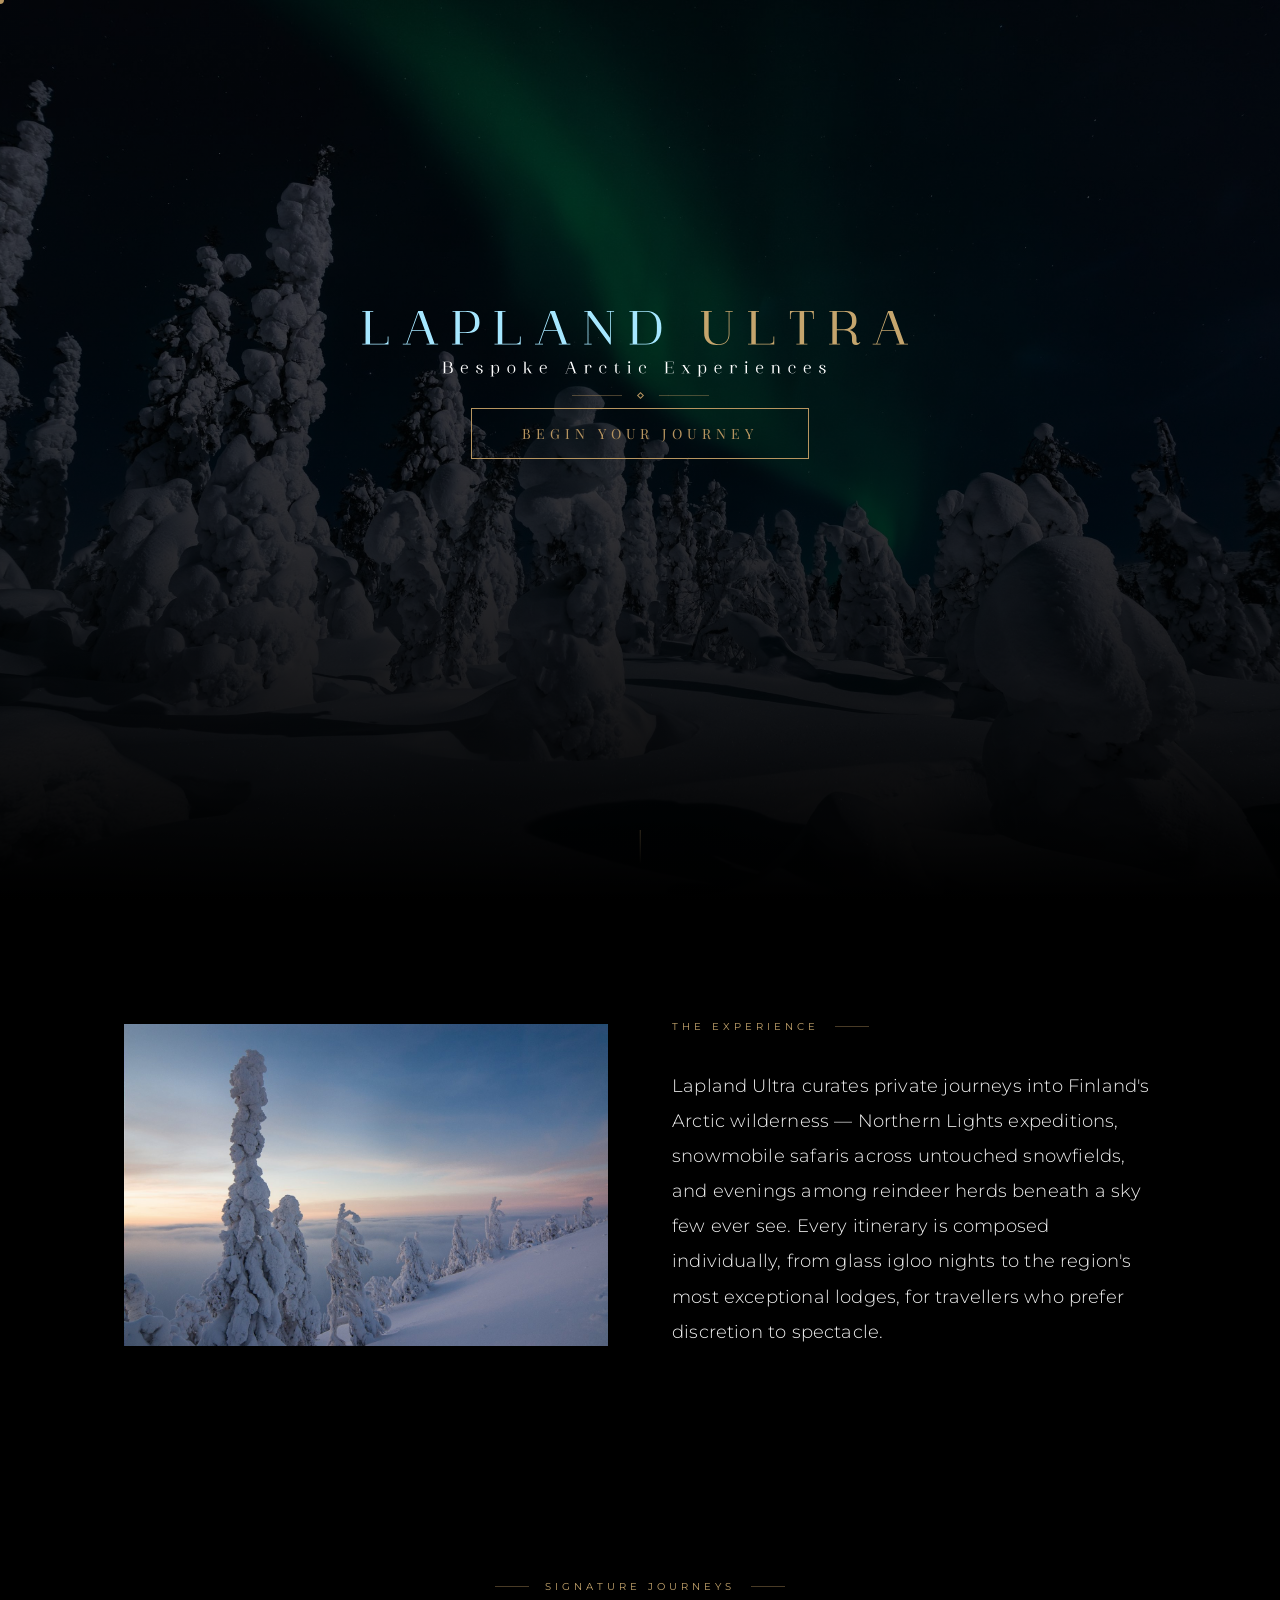
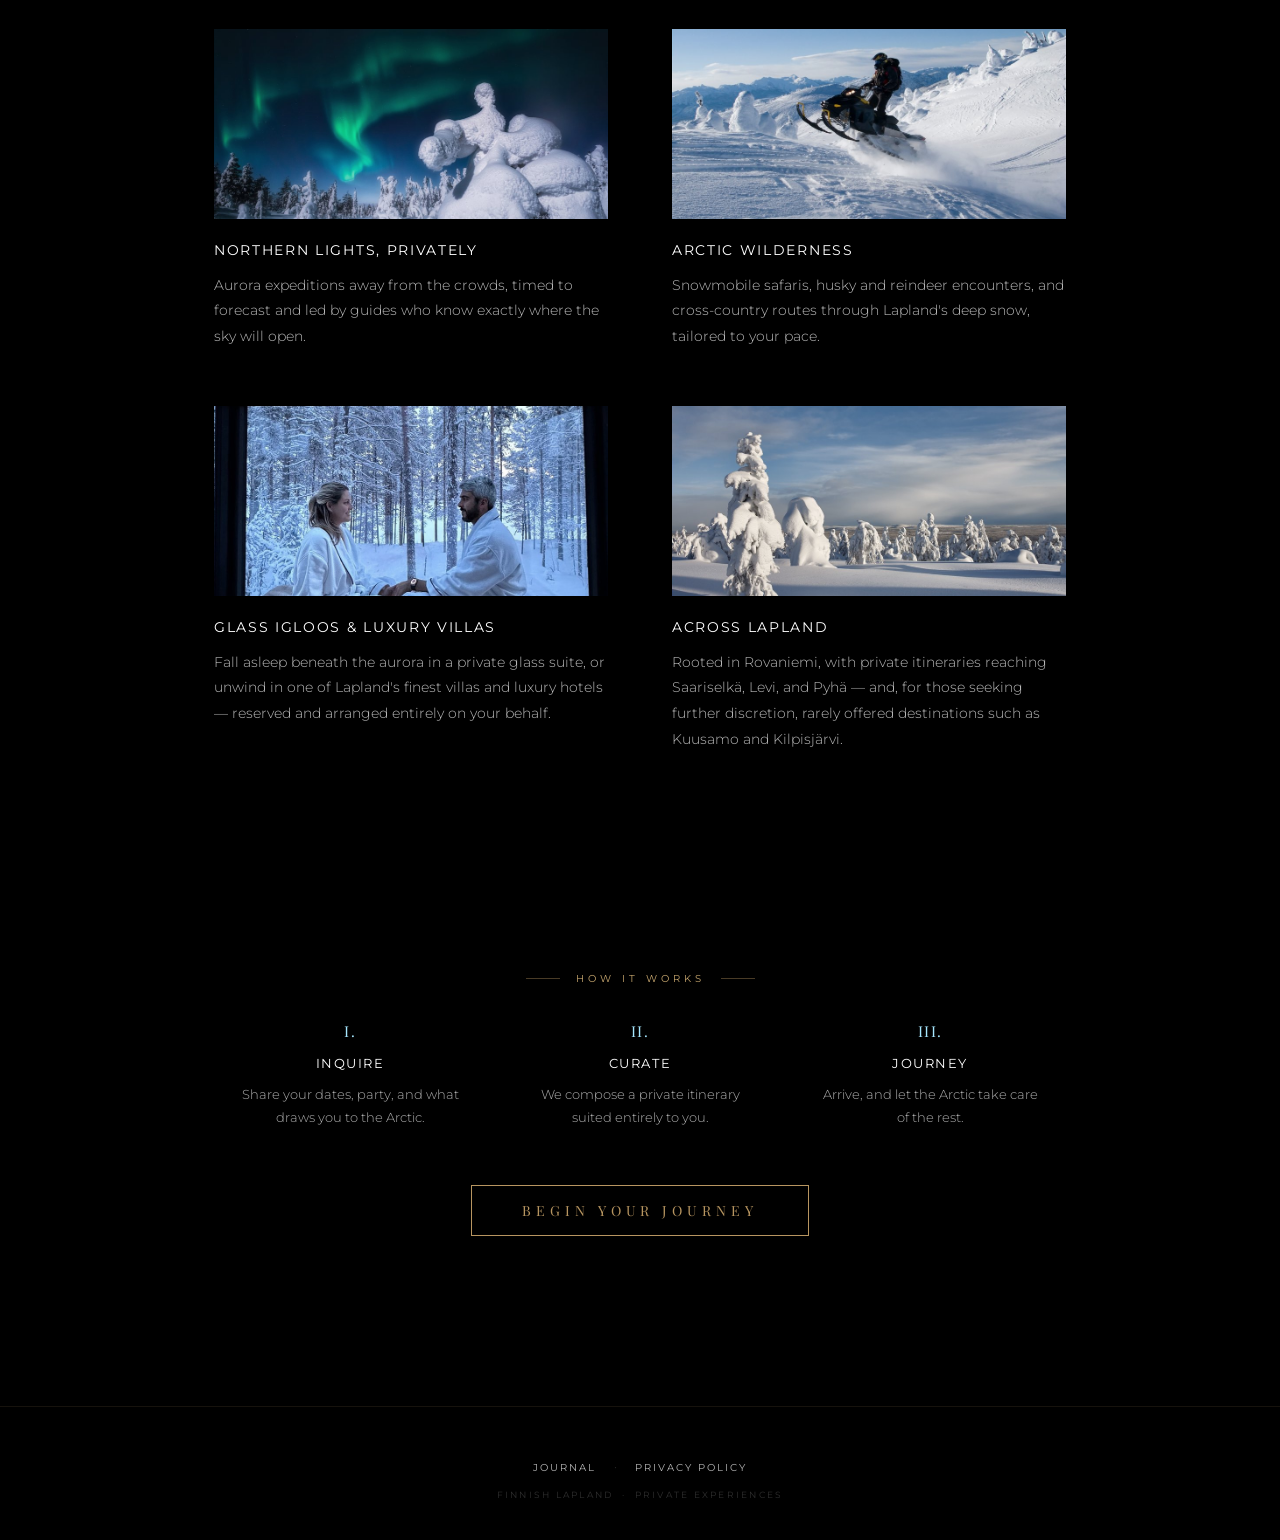
==== commit c1e8ad0e: "Remove eye-opening reveal effect, keep video playing behind logo from the start" ====
--- a/index.html
+++ b/index.html
@@ -480,34 +480,9 @@
   z-index:0;
 }
 
-.logo {
-  opacity:0;
-  transition:opacity 1.6s ease;
-}
-
-.logo.show { opacity:1; }
-
-/* Opening reveal, like an eye opening onto the video */
-#pageReveal {
-  position:fixed;
-  top:0; left:0;
-  width:100%; height:100%;
-  background:#000;
-  z-index:600;
-  pointer-events:none;
-  clip-path:circle(0% at 50% 50%);
-  transition:clip-path 1.9s cubic-bezier(.65,0,.35,1);
-}
-
-#pageReveal.open { clip-path:circle(150% at 50% 50%); }
-
 </style>
 </head>
 <body>
-
-<noscript><style>.logo{opacity:1 !important;} #pageReveal{display:none !important;}</style></noscript>
-
-<div id="pageReveal"></div>
 
 <canvas id="snow"></canvas>
 
@@ -733,18 +708,6 @@
 }, { threshold: 0.15 });
 revealEls.forEach(el => revealObserver.observe(el));
 
-// Opening reveal: dark screen opens like an eye onto the hero video, then the logo fades in
-(function() {
-  const reveal = document.getElementById("pageReveal");
-  const logo = document.querySelector(".logo");
-  if (!reveal || !logo) return;
-
-  requestAnimationFrame(() => {
-    setTimeout(() => reveal.classList.add("open"), 150);
-    setTimeout(() => logo.classList.add("show"), 900);
-    setTimeout(() => { if (reveal.parentNode) reveal.remove(); }, 2200);
-  });
-})();
 </script>
 
 <div class="cursor" id="cursor"></div>
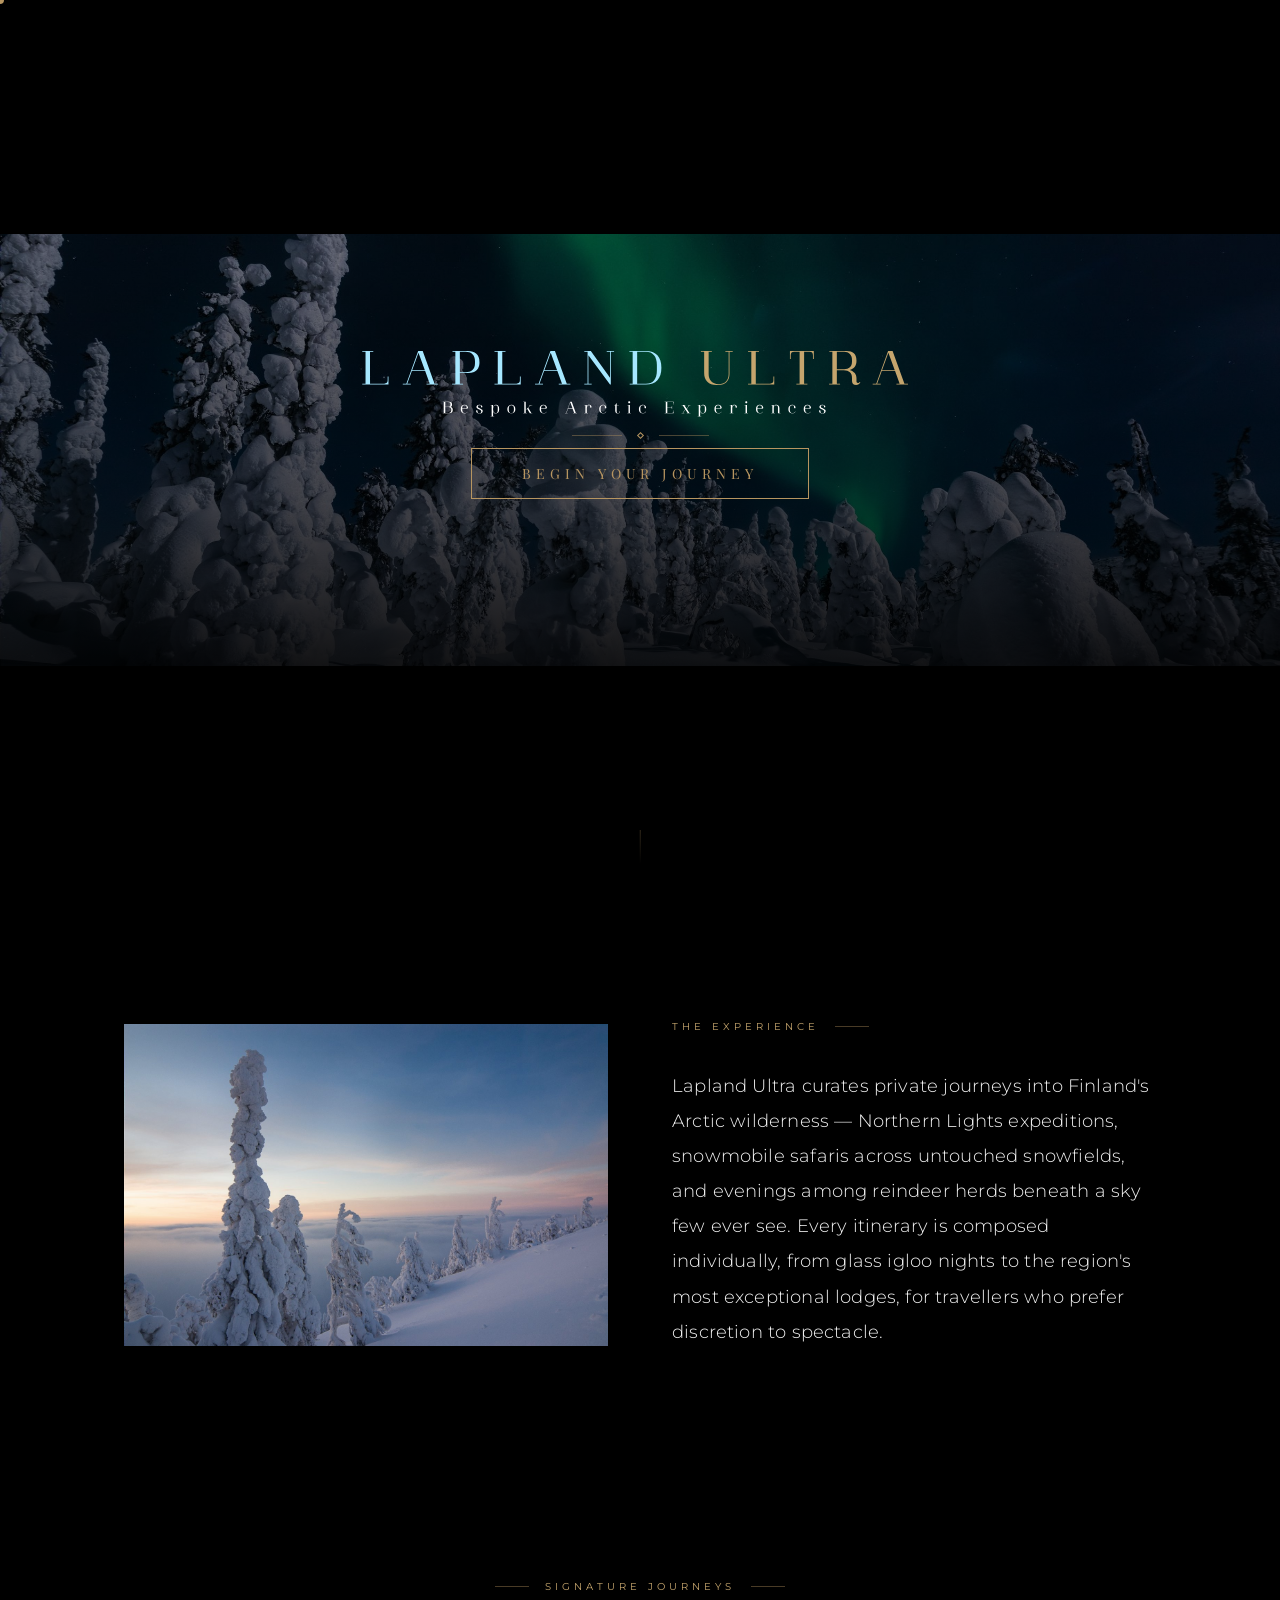
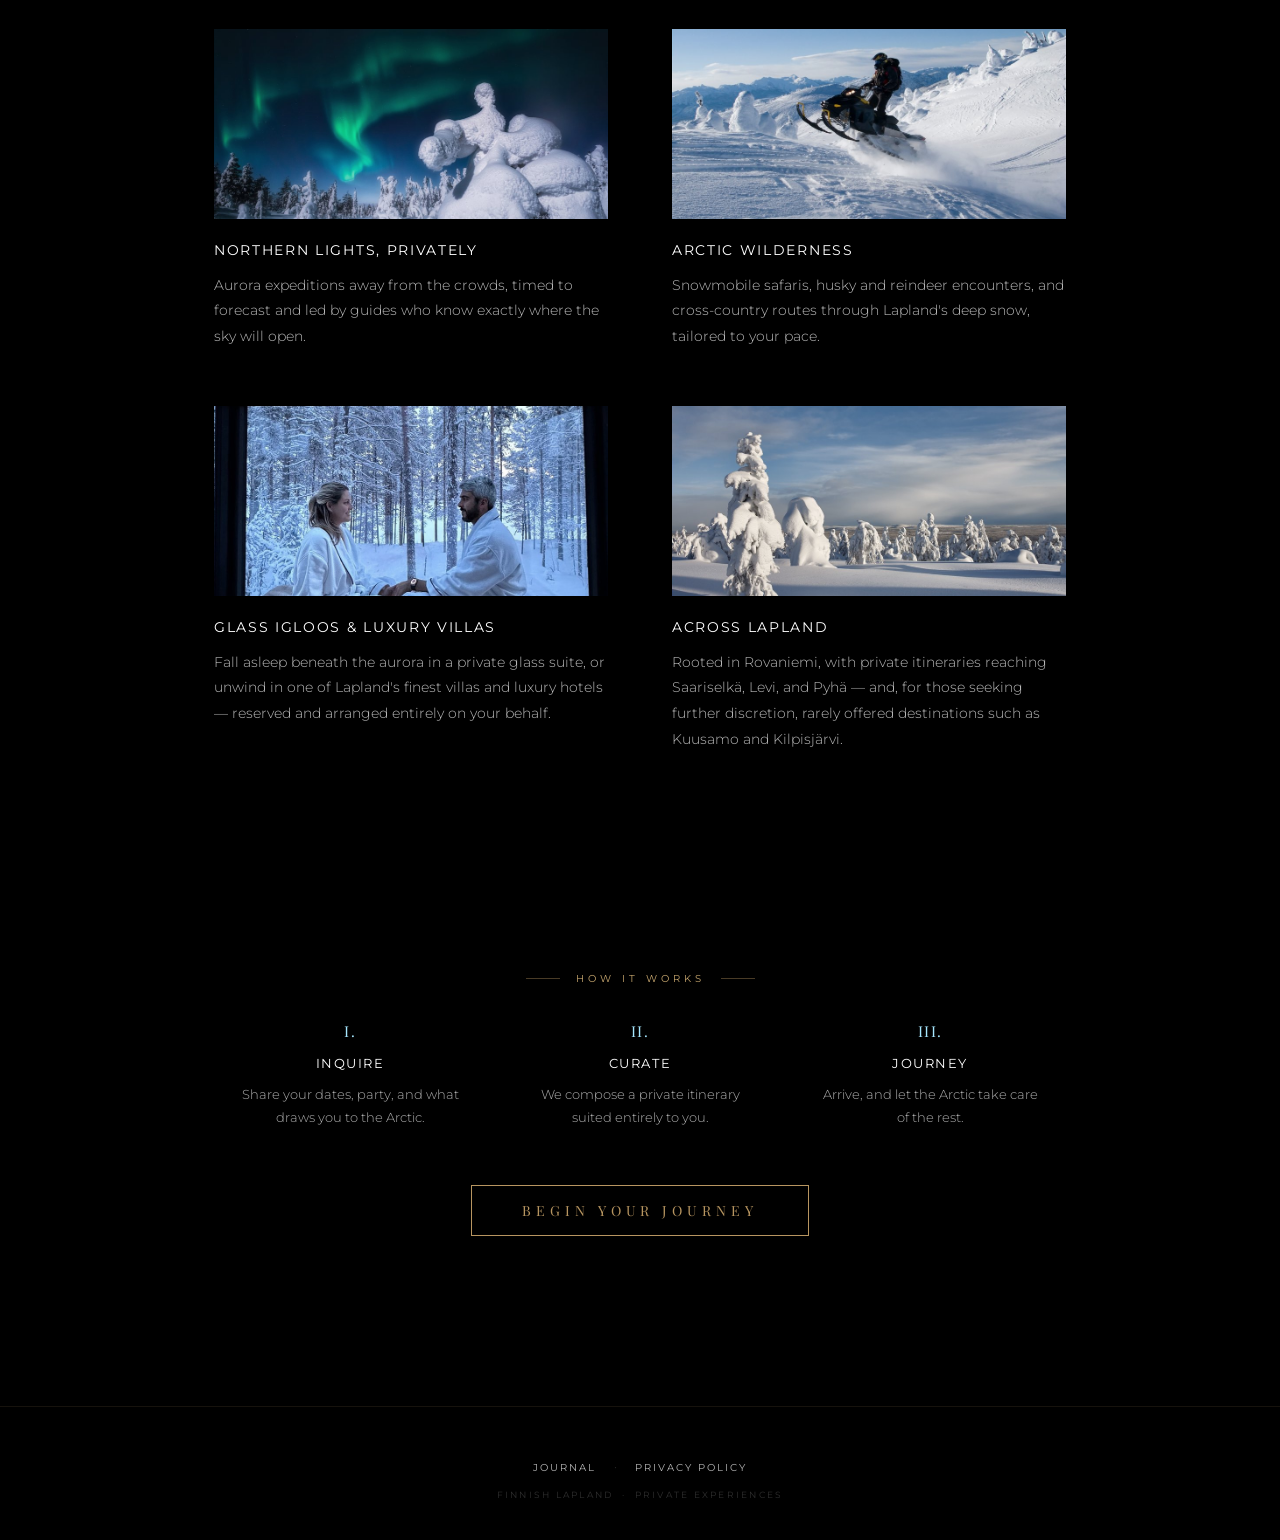
==== commit 006856a0: "Letterbox hero video with wide cinematic black bars" ====
--- a/index.html
+++ b/index.html
@@ -60,15 +60,21 @@
 }
 
 .hero {
+  position:relative;
+  min-height:100vh;
+  background:#000;
+}
+
+.hero-frame {
+  position:absolute;
+  top:26%;
+  height:48%;
+  left:0;
+  width:100%;
+  overflow:hidden;
   display:flex;
   align-items:center;
   justify-content:center;
-  min-height:100vh;
-  position:relative;
-  padding:60px 24px;
-  background-image:linear-gradient(rgba(0,0,0,0.72), rgba(0,0,0,0.88) 60%, #000 100%), url('hero-bg.jpg');
-  background-size:cover;
-  background-position:center 30%;
 }
 
 canvas#snow {
@@ -87,7 +93,6 @@
   align-items:center;
   text-align:center;
   gap:10px;
-  margin-bottom:80px;
 }
 
 .logo {
@@ -476,7 +481,7 @@
   position:absolute;
   top:0; left:0;
   width:100%; height:100%;
-  background:linear-gradient(rgba(0,0,0,0.55), rgba(0,0,0,0.78) 60%, #000 100%);
+  background:linear-gradient(rgba(0,0,0,0.4), rgba(0,0,0,0.65) 60%, rgba(0,0,0,0.9) 100%);
   z-index:0;
 }
 
@@ -487,16 +492,18 @@
 <canvas id="snow"></canvas>
 
 <section class="hero">
-<video class="hero-video" src="intro.mp4" poster="hero-bg.jpg" autoplay muted loop playsinline preload="auto"></video>
-<div class="hero-overlay"></div>
-<div class="content">
-  <img class="logo" src="logo.svg" alt="Lapland Ultra">
-  <div class="divider">
-    <div class="divider-line"></div>
-    <div class="divider-diamond"></div>
-    <div class="divider-line"></div>
+<div class="hero-frame">
+  <video class="hero-video" src="intro.mp4" poster="hero-bg.jpg" autoplay muted loop playsinline preload="auto"></video>
+  <div class="hero-overlay"></div>
+  <div class="content">
+    <img class="logo" src="logo.svg" alt="Lapland Ultra">
+    <div class="divider">
+      <div class="divider-line"></div>
+      <div class="divider-diamond"></div>
+      <div class="divider-line"></div>
+    </div>
+    <a class="inquire-btn" onclick="openModal()">Begin Your Journey</a>
   </div>
-  <a class="inquire-btn" onclick="openModal()">Begin Your Journey</a>
 </div>
 <div class="scroll-cue"><div class="scroll-cue-line"></div></div>
 </section>
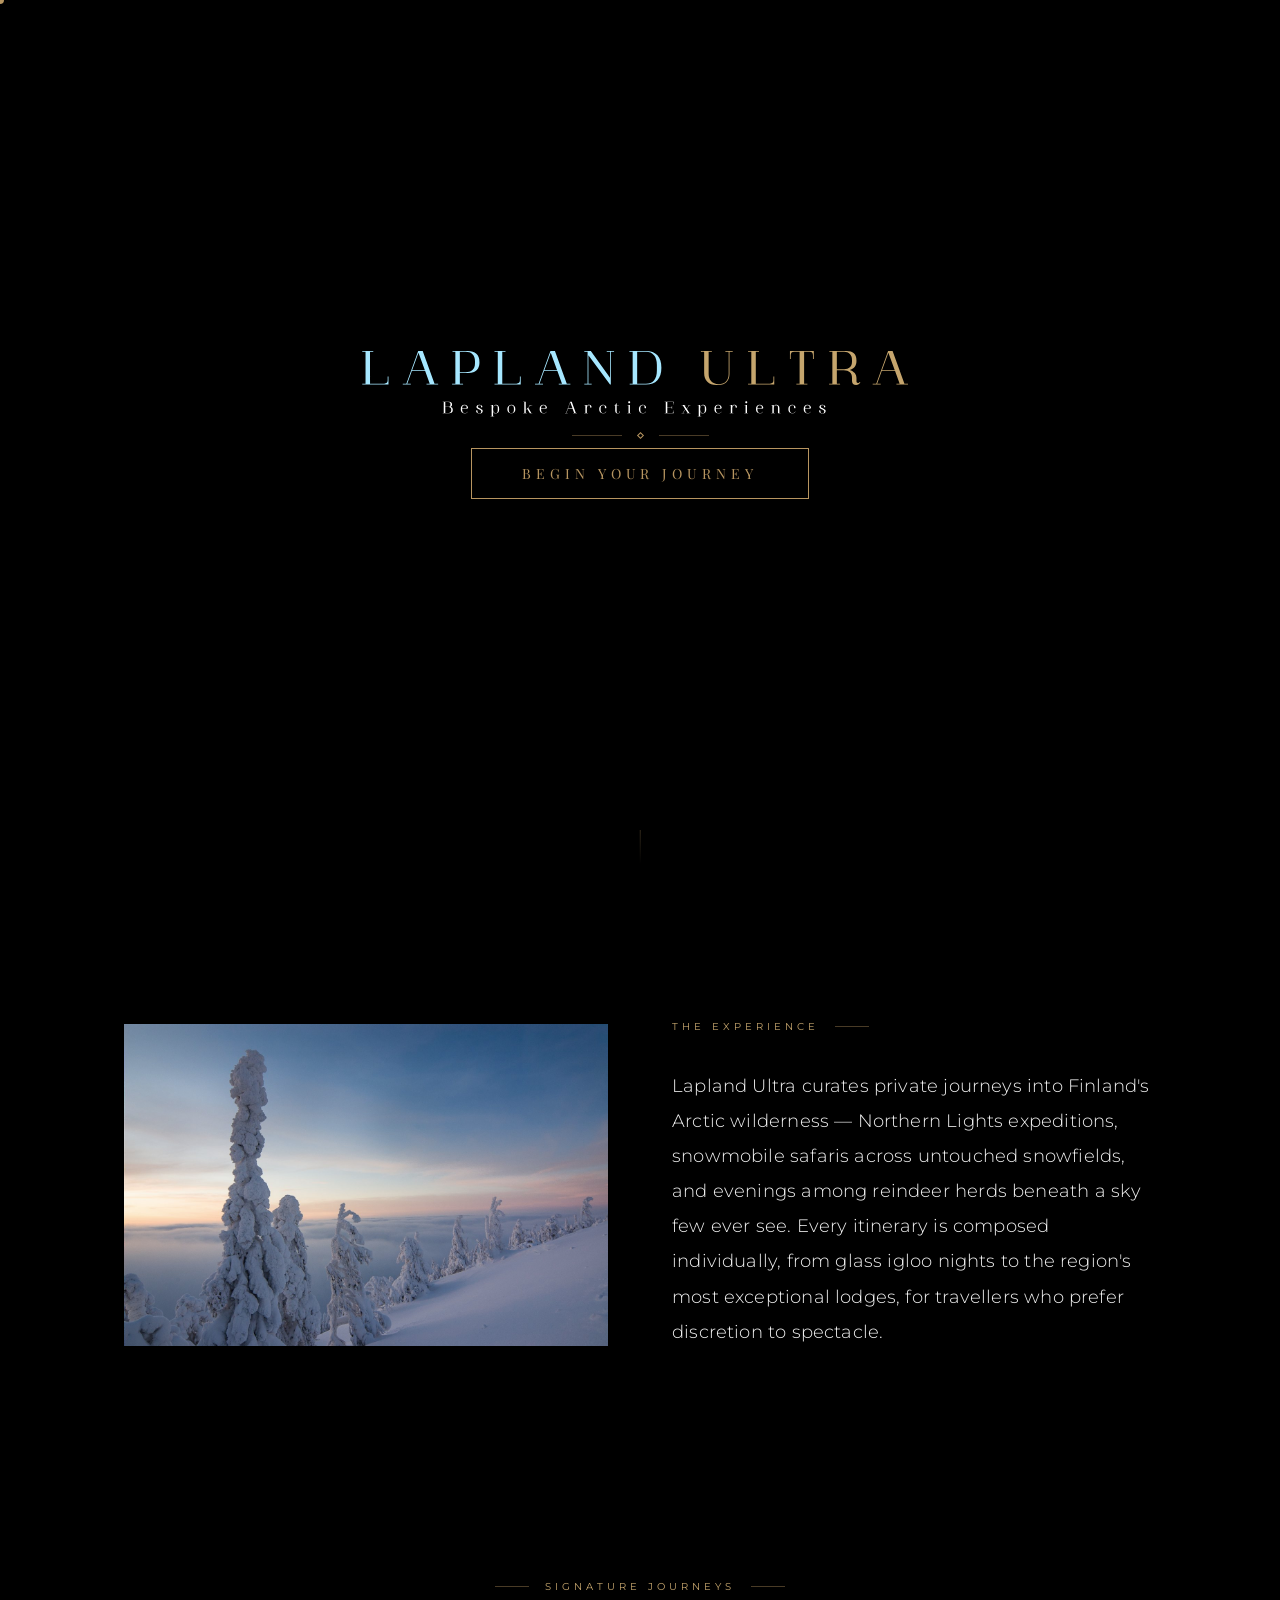
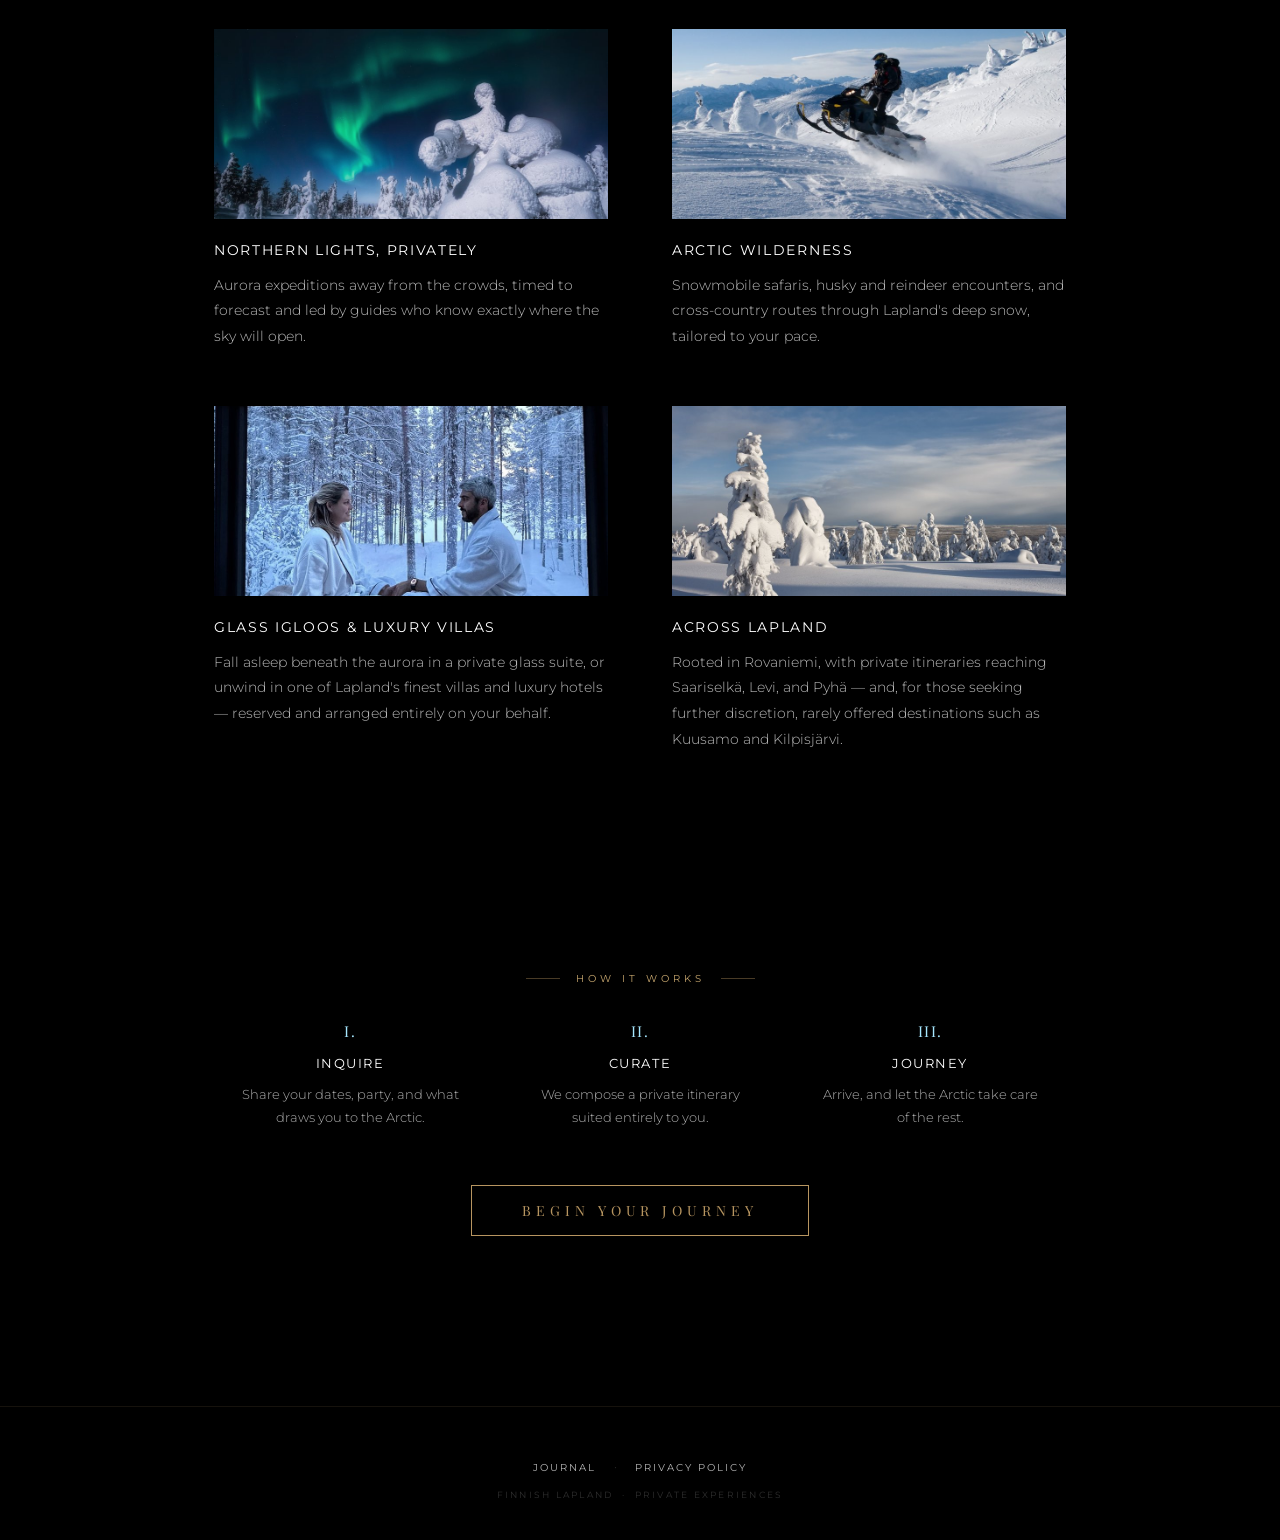
==== commit 2452d004: "Remove old northern-lights poster image flash before hero video loads" ====
--- a/index.html
+++ b/index.html
@@ -493,7 +493,7 @@
 
 <section class="hero">
 <div class="hero-frame">
-  <video class="hero-video" src="intro.mp4" poster="hero-bg.jpg" autoplay muted loop playsinline preload="auto"></video>
+  <video class="hero-video" src="intro.mp4" autoplay muted loop playsinline preload="auto"></video>
   <div class="hero-overlay"></div>
   <div class="content">
     <img class="logo" src="logo.svg" alt="Lapland Ultra">
